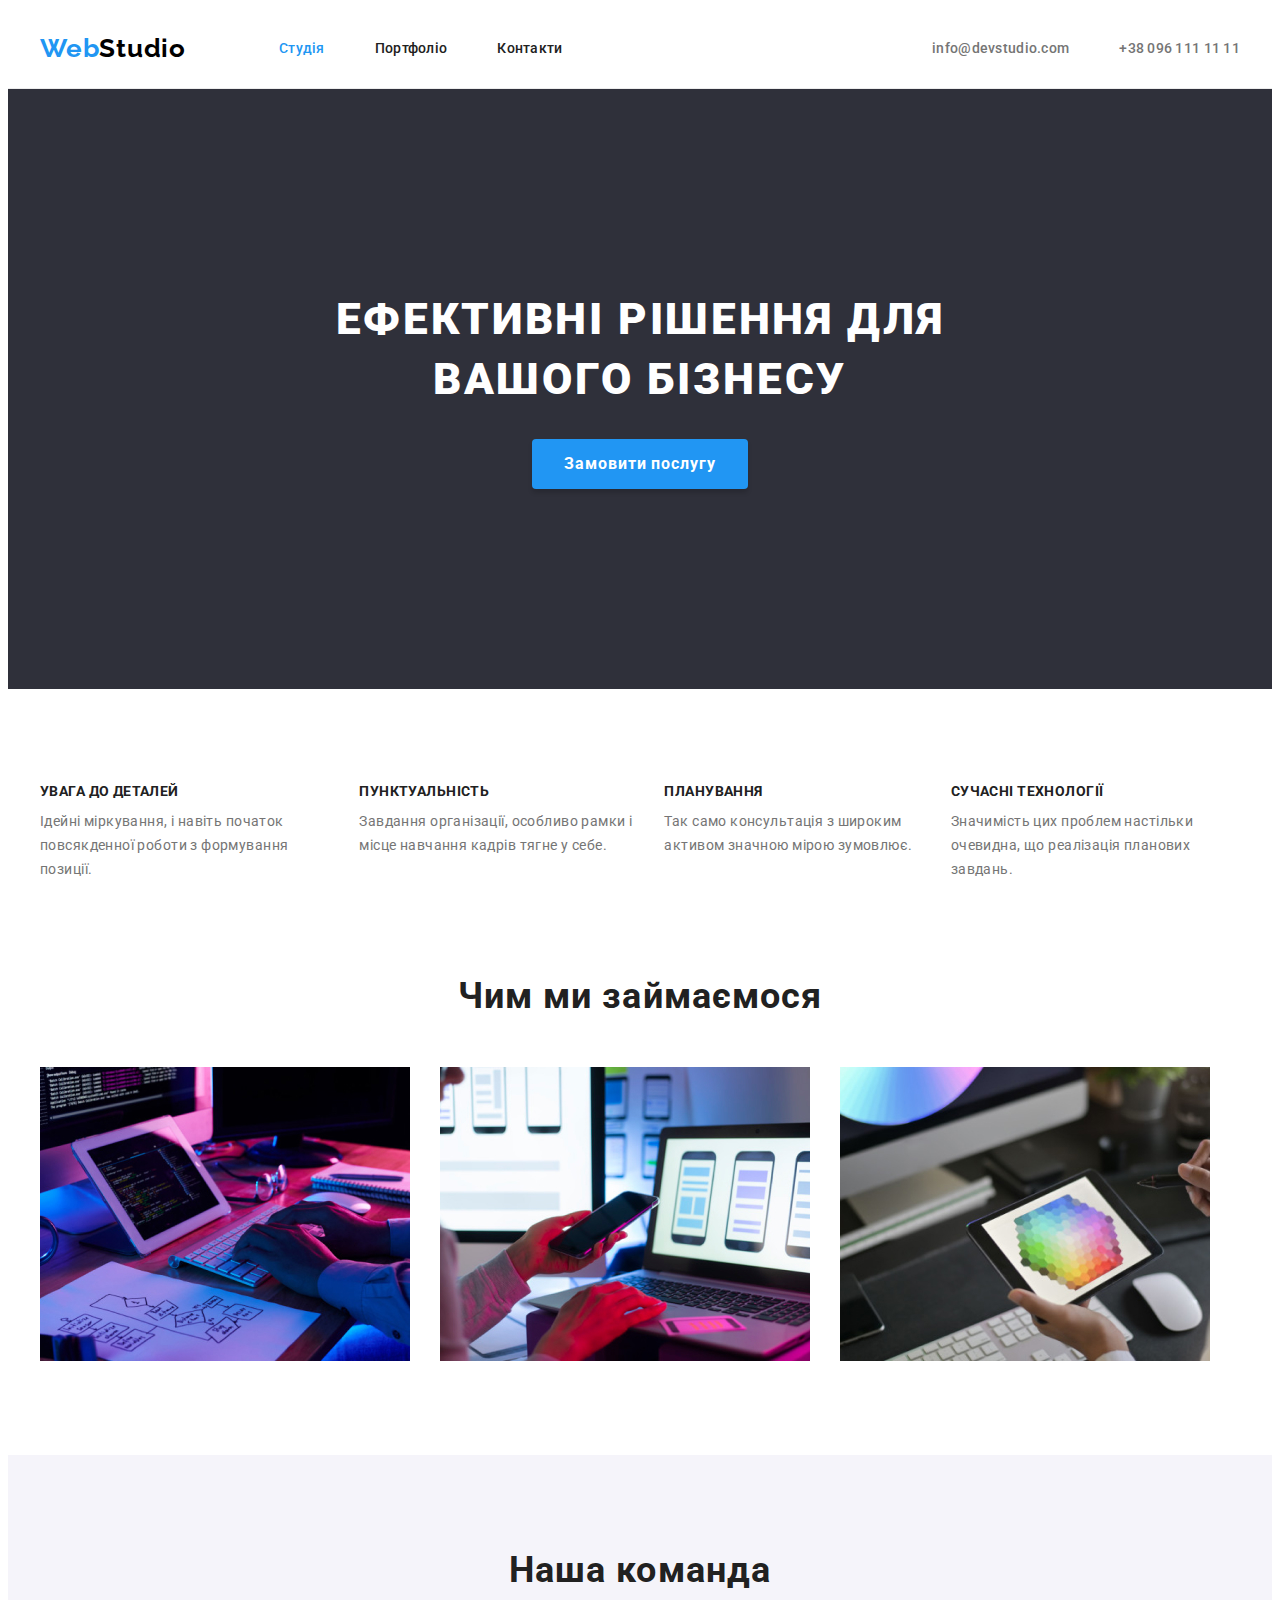
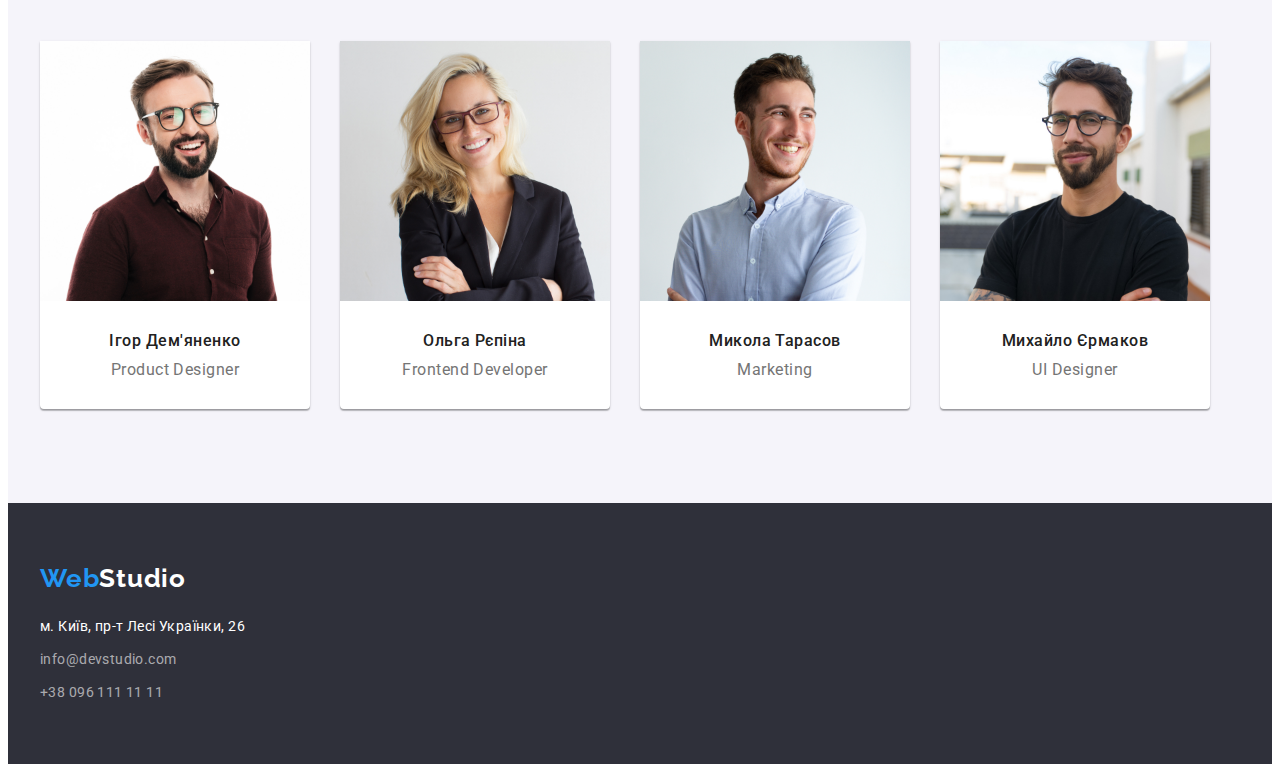
==== index.html @ 2ac7349c "First commit" ====
<!DOCTYPE html>
<html lang="en">
  <head>
    <meta charset="UTF-8" />
    <meta http-equiv="X-UA-Compatible" content="IE=edge" />
    <meta name="viewport" content="width=device-width, initial-scale=1.0" />
    <title>Document</title>
    <link rel="preconnect" href="https://fonts.googleapis.com" />
    <link rel="preconnect" href="https://fonts.gstatic.com" crossorigin />
    <link
      href="https://fonts.googleapis.com/css2?family=Raleway:wght@700&family=Roboto:wght@400;500;700;900&display=swap"
      rel="stylesheet"
    />
    <!-- Modern-normalize-->
    <link
      rel="stylesheet"
      href="https://cdnjs.cloudflare.com/ajax/libs/modern-normalize/1.1.0/modern-normalize.min.css"
      integrity="sha512-wpPYUAdjBVSE4KJnH1VR1HeZfpl1ub8YT/NKx4PuQ5NmX2tKuGu6U/JRp5y+Y8XG2tV+wKQpNHVUX03MfMFn9Q=="
      crossorigin="anonymous"
      referrerpolicy="no-referrer"
    />
    <link rel="stylesheet" href="./CSS/styles.css" />
  </head>
  <body>
    <header class="header">
      <div class="container nav-link">
        <nav class="main-nav">
          <a href="./index.html" class="logo"
            ><span class="ingredient">Web</span>Studio</a
          >
          <ul class="site-nav">
            <li class="item">
              <a href="./index.html" class="link current">Студія</a>
            </li>
            <li class="item">
              <a href="./Portfolio.html" class="link">Портфоліо</a>
            </li>
            <li class="item"><a href="" class="link">Контакти</a></li>
          </ul>
        </nav>
        <ul class="auth-nav">
          <li class="item">
            <a href="mailto:info@devstudio.com" class="link mail"
              >info@devstudio.com</a
            >
          </li>
          <li class="item">
            <a href="tel:+380961111111" class="tel link">+38 096 111 11 11</a>
          </li>
        </ul>
      </div>
    </header>
    <!--Hero-->
    <main>
      <section class="hero">
        <div class="container">
        <h1 class="hero-title">
          Ефективні рішення для вашого бізнесу
        </h1>
        <button type="button" class="button">Замовити послугу</button>
      </div>
      </section>
 
      <!--Features-->
        <section class="section feature">
          <div class="container">
          <h2 class="visually-hidden">наші переваги</h2>
          <!--hide with css-->
          <ul class="feature-list">
            <li class="feature-item">
              <h3 class="title">Увага до деталей</h3>
              <p class="feature-text">
                Ідейні міркування, і навіть початок повсякденної роботи з
                формування позиції.
              </p>
            </li>
            <li class="feature-item">
              <h3 class="title">Пунктуальність</h3>
              <p class="feature-text">
                Завдання організації, особливо рамки і місце навчання кадрів
                тягне у себе.
              </p>
            </li>
            <li class="feature-item">
              <h3 class="title">Планування</h3>
              <p class="feature-text">
                Так само консультація з широким активом значною мірою зумовлює.
              </p>
            </li>
            <li class="feature-item">
              <h3 class="title">Сучасні технології</h3>
              <p class="feature-text">
                Значимість цих проблем настільки очевидна, що реалізація
                планових завдань.
              </p>
            </li>
          </ul>
        </div>
        </section>
        <section class="section container-top">
          <div class="container">
          <h2 class="section-title">Чим ми займаємося</h2>
          <ul class="section-title-list">
            <li>
              <img
                class="img"
                src="./images/img.jpg"
                alt="Програміст пише код на Apple iMac"
                width="370"
              />
            </li>
            <li>
              <img
                class="img"
                src="./images/img(1).jpg"
                alt="Дизайнер обирає оформлення сторінки сайту"
                width="370"
              />
            </li>
            <li>
              <img
                class="img"
                src="./images/img(2).jpg"
                alt="Планшет з палітрою кольорів"
                width="370"
              />
            </li>
          </ul>
        </div>
        </section>
      <section class="section our-team">
        <div class="container">
          <h2 class="section-title-team">Наша команда</h2>
          <!--Team-->
          <ul class="team">
            <li class="team-item">
              <img
                class="team-img"
                src="./images/img(3).jpg"
                alt="Фотографія Ігора Дем'яненка"
                width="270"
              />
              <div class="team-container">
              <h3 class="title-team">Ігор Дем'яненко</h3>
              <p class="team-text">Product Designer</p>
            </div>
            </li>
            <li class="team-item">
              <img
                class="team-img"
                src="./images/img(4).jpg"
                alt="Фотографія Ольги Рєпіної"
                width="270"
              />
              <div class="team-container">
              <h3 class="title-team">Ольга Рєпіна</h3>
              <p class="team-text">Frontend Developer</p>
            </div>
            </li>
            <li class="team-item">
              <img
                class="team-img"
                src="./images/img(5).jpg"
                alt="Фотографія Миколи Тарасова"
                width="270"
              />
              <div class="team-container">
              <h3 class="title-team">Микола Тарасов</h3>
              <p class="team-text">Marketing</p>
            </div>
            </li>
            <li class="team-item">
              <img
                class="team-img"
                src="./images/img(6).jpg"
                alt="Фотографія Михайла Єромакова"
                width="270"
              />
              <div class="team-container">
              <h3 class="title-team">Михайло Єрмаков</h3>
              <p class="team-text">UI Designer</p>
            </div>
            </li>
          </ul>
        </div>
      </section>
    </main>
    <!--Футер-->
    <footer class="footer">
      <div class="container">
        <a href="index.html" class="footer-logo"
        ><span class="ingredient">Web</span>Studio</a>
        <address class="address">
          <ul class="footer-links">
            <li class="footer-item">
              <a
                href="https://goo.gl/maps/UkvPf8FKuMviGqub8"
                target="_blank"
                rel="noopener noreferrer"
                class="link footer-address"
                >м. Київ, пр-т Лесі Українки, 26
              </a>
            </li>
            <li class="footer-item">
              <a href="mailto:info@devstudio.com" class="link"
                >info@devstudio.com</a
              >
            </li>
            <li class="footer-item footer-mail">
              <a href="tel:+380961111111" class="link">+38 096 111 11 11 </a>
            </li>
          </ul>
        </address>
      </div>
    </footer>
  </body>
</html>
---- CSS/styles.css ----
:root {
  /* Fonts */

  --main-font: Roboto, sans-serif;
  --secondary-font: Raleway, sans-serif;

  /* Text colors */
  --main-text-color: #212121;
  --accent-text-color: #2196f3;
  --secondary-text-color: #757575;
  --black-text-color: #000000;
  --white-text-color: #ffffff;
  --grey-text-color: #757575;
  --rgba-text-color: rgba(255, 255, 255, 0.6);
  /* Background colors */
  --accent-background-color: #ffffff;
  --secondary-background-color: #2f303a;
  --grey-background-color: #f5f4fa;
  --dark-background-color: #2f303a;
  --border-color: #ececec;
}

body {
  font-family: var(--main-font);
  color: var(--main-text-color);
  font-size: 14px;
  letter-spacing: 0.03em;
  background-color: var(--accent-background-color);
}

/* Reset */

h1,
h2,
h3,
h4,
h5,
h6,
p {
  margin: 0;
}

img {
  display: block;
  max-width: 100%;
  height: auto;
}

address {
  font-style: normal;
}

button {
  display: block;
  cursor: pointer;
  border: none;
  border-radius: 4px;
}

.section {
  padding: 94px 0;
}

.container {
  margin-left: auto;
  margin-right: auto;
  padding: 0 15px;
  width: 1200px;
}

.list {
  list-style: none;
  padding-left: 0;
  margin: 0;
}

.link {
  text-decoration: none;
}

.visually-hidden {
  position: absolute;
  width: 1px;
  height: 1px;
  margin: -1px;
  border: 0;
  padding: 0;

  white-space: nowrap;
  clip-path: inset(100%);
  clip: rect(0 0 0 0);
  overflow: hidden;
}
/* header */
.header {
  border-bottom: 1px solid var(--border-color);
}
/*Main-nav*/
.main-nav {
  display: flex;
  align-items: center;
}
.nav-link {
  display: flex;
  align-items: center;
}

/*Site-nav*/

.site-nav {
  display: flex;
  margin-left: 93px;
}

.site-nav .item + .item {
  margin-left: 50px;
}

/*Auth-nav*/
.auth-nav {
  display: flex;
  margin-left: auto;
}
.auth-nav .item + .item {
margin-left: 50px;
}

.header .link {
  padding-top: 32px;
  padding-bottom: 32px;
  display: block;
  font-weight: 500;
  font-size: 14px;
  line-height: calc(16 / 14);
  letter-spacing: 0.02em;
  color: var(--main-text-color);
}
.header .link:hover,
.header .link:focus {
  color: var(--accent-text-color);
}
.header .link.current {
  color: var(--accent-text-color);
}
.item .tel {
  color: var(--secondary-text-color);
  font-weight: 500;
}
.tel:hover,
.tel:focus {
  color: var(--accent-text-color);
}

.header .mail {
  color: var(--secondary-text-color);
}

/* Logo */

.logo {
  color: var(--black-text-color);
  font-family: "Raleway";
  font-weight: 700;
  font-size: 26px;
  line-height: calc(31 / 26);
  letter-spacing: 0.03em;
}
.logo .ingredient {
  color: #2196f3;
}
/* Rest */

ul {
  list-style: none;
  margin: 0;
  padding: 0;
}
a {
  text-decoration: none;
  color: currentColor;
}

/* Main */

.hero {
  background-color: var(--secondary-background-color);
  text-align: center;
  padding: 200px 0;
}

.hero-title {
  width: 696px;
  margin: 0 auto;
  margin-bottom: 30px;
  color: var(--white-text-color);
  font-weight: 900;
  font-size: 44px;
  line-height: calc(60 / 44);
  letter-spacing: 0.06em;
  text-transform: uppercase;
}
/* button */
.button {
  margin: 0 auto;
  display: inline-block;
  padding: 10px 32px;
  min-width: 216px;
  min-height: 50px;
  border: none;
  border-radius: 4px;
  box-shadow: 0px 4px 4px rgba(0, 0, 0, 0.15);
  color: var(--white-text-color);
  background-color: var(--accent-text-color);
  font-weight: 700;
  font-size: 16px;
  line-height: calc(30 / 16);
  align-items: center;
  letter-spacing: 0.06em;
  cursor: pointer;
  font-family: inherit;
}

/* Main */
.section .title {
  font-weight: 700;
  font-size: 14px;
  line-height: calc(16 / 14);
  letter-spacing: 0.03em;
  color: var(--main-text-color);
  text-transform: uppercase;
  margin-bottom: 10px;
}

/* Features--> */
.list {
  display: flex;
  justify-content: center;
  align-items: center;
}

.section .feature-text {
  line-height: calc(24 / 14);
  color: var(--grey-text-color);
}

.feature-list {
  display: flex;
}
.feature-list .feature-item + .feature-item {
margin-left: 30px;
}

/* Чим ми займаємося */
.section-title-list {
  gap: 30px;
}

.section-title {
  margin-bottom: 50px;
  font-weight: 700;
  font-size: 36px;
  line-height: calc(42 / 36);
  text-align: center;
  letter-spacing: 0.03em;
  color: var(--main-text-color);
}
.container-top {
  padding-top: 0;
}

.section-title-list {
  display: flex;
}

/* team */

.team {
  display: flex;
  gap: 30px;
}

.section-title-team {
  margin-bottom: 50px;
  font-weight: 700;
  font-size: 36px;
  line-height: calc(42 / 36);
  text-align: center;
  letter-spacing: 0.03em;
  color: var(--main-text-color);
}

.team .title-team {
  margin-bottom: 10px;
  font-weight: 500;
  font-size: 16px;
  line-height: calc(19 / 16);
  text-align: center;
  letter-spacing: 0.03em;
  color: var(--main-text-color);
}
 
.team-container {
  padding-top: 30px;
  padding-bottom: 30px;
}
.team-text {
  font-weight: 400;
  font-size: 16px;
  line-height: calc(19 / 16);
  text-align: center;
  letter-spacing: 0.03em;

  color: var(--secondary-text-color);
}

.our-team {
  background: var(--grey-background-color);
}

.team-item {
  background-color: var(--accent-background-color);
  box-shadow: 0px 1px 3px rgba(0, 0, 0, 0.12), 0px 1px 1px rgba(0, 0, 0, 0.14),
    0px 2px 1px rgba(0, 0, 0, 0.2);
  border-radius: 0px 0px 4px 4px;
}

/* Footer */
.footer .footer-logo {
  display: block;
  margin-bottom: 20px;
  color: var(--white-text-color);
  font-family: "Raleway";
  font-weight: 700;
  font-size: 26px;
  line-height: calc(31 / 26);
  letter-spacing: 0.03em;
}

.footer-logo .ingredient {
  color: var(--accent-text-color);
}

footer {
  padding: 60px 0;
  background-color: var(--dark-background-color);
}
.footer-item {
  margin-bottom: 9px;
}
.footer-mail {
  margin-bottom: 0;
}

.address {
  font-style: normal;
}

.address .link {
  font-size: 14px;
  line-height: calc(24 / 14);
  letter-spacing: 0.03em;
  color: var(--rgba-text-color);
}

.address .link:hover,
.address .link:focus {
  color: var(--accent-text-color);
}

.footer .footer-address {
  font-size: 14px;
  line-height: calc(24 / 14);
  letter-spacing: 0.03em;
  color: var(--white-text-color);
}

/* Оформлення стилів для Portfolio*/

/* Buttons */

.section-portfolio .button {
  display: block;
  border: none;
  border-radius: 4px;
  font-family: inherit;
  font-weight: 500;
  font-size: 16px;
  line-height: calc(26 / 16);
  text-align: center;
  letter-spacing: 0.03em;
  color: var(--main-text-color);
  background-color: var(--grey-background-color);
}

.section-portfolio .list {
  margin-bottom: 50px;
  gap: 8px;
}

.first-button {
  min-width: 23px;
  min-height: 26px;
  padding: 6px 25px;
}
.secondary-button {
  min-width: 81px;
  min-height: 26px;
  padding: 6px 22px;
}
.third-button {
  min-width: 68px;
  min-height: 26px;
  padding: 6px 22px;
}
.fourth-button {
  min-width: 59px;
  min-height: 26px;
  padding: 6px 22px;
}
.fifth-button {
  min-width: 86px;
  min-height: 26px;
  padding: 6px 26px;
}

.section-portfolio .button:hover,
.section-portfolio .button:focus {
  color: var(--white-text-color);
  background: var(--accent-text-color);
}

.title-border {
  border: 1px solid var(--border-color);
  padding: 20px 24px;
  border-top: none;
}

.section-portfolio .title-text {
  margin-bottom: 4px;
  font-weight: 700;
  font-size: 18px;
  line-height: calc(36 / 18);
  letter-spacing: 0.06em;
  color: var(--main-text-color);
}
.section-portfolio .text {
  font-weight: 400;
  font-size: 16px;
  line-height: calc(30 / 16);
  letter-spacing: 0.03em;
  color: var(--grey-text-color);
}

.portfolio-img {
  max-width: 100%;
  height: auto;
}

.list-images {
  display: flex;
  flex-wrap: wrap;
}
.list-item-images {
  width: 370px;
  margin-right: 30px;
  margin-bottom: 30px;
}

.list-item-images:nth-child(3n) {
  margin-right: 0;
}

.list-item-images:nth-last-child(-n + 3) {
  margin-bottom: 0;
}
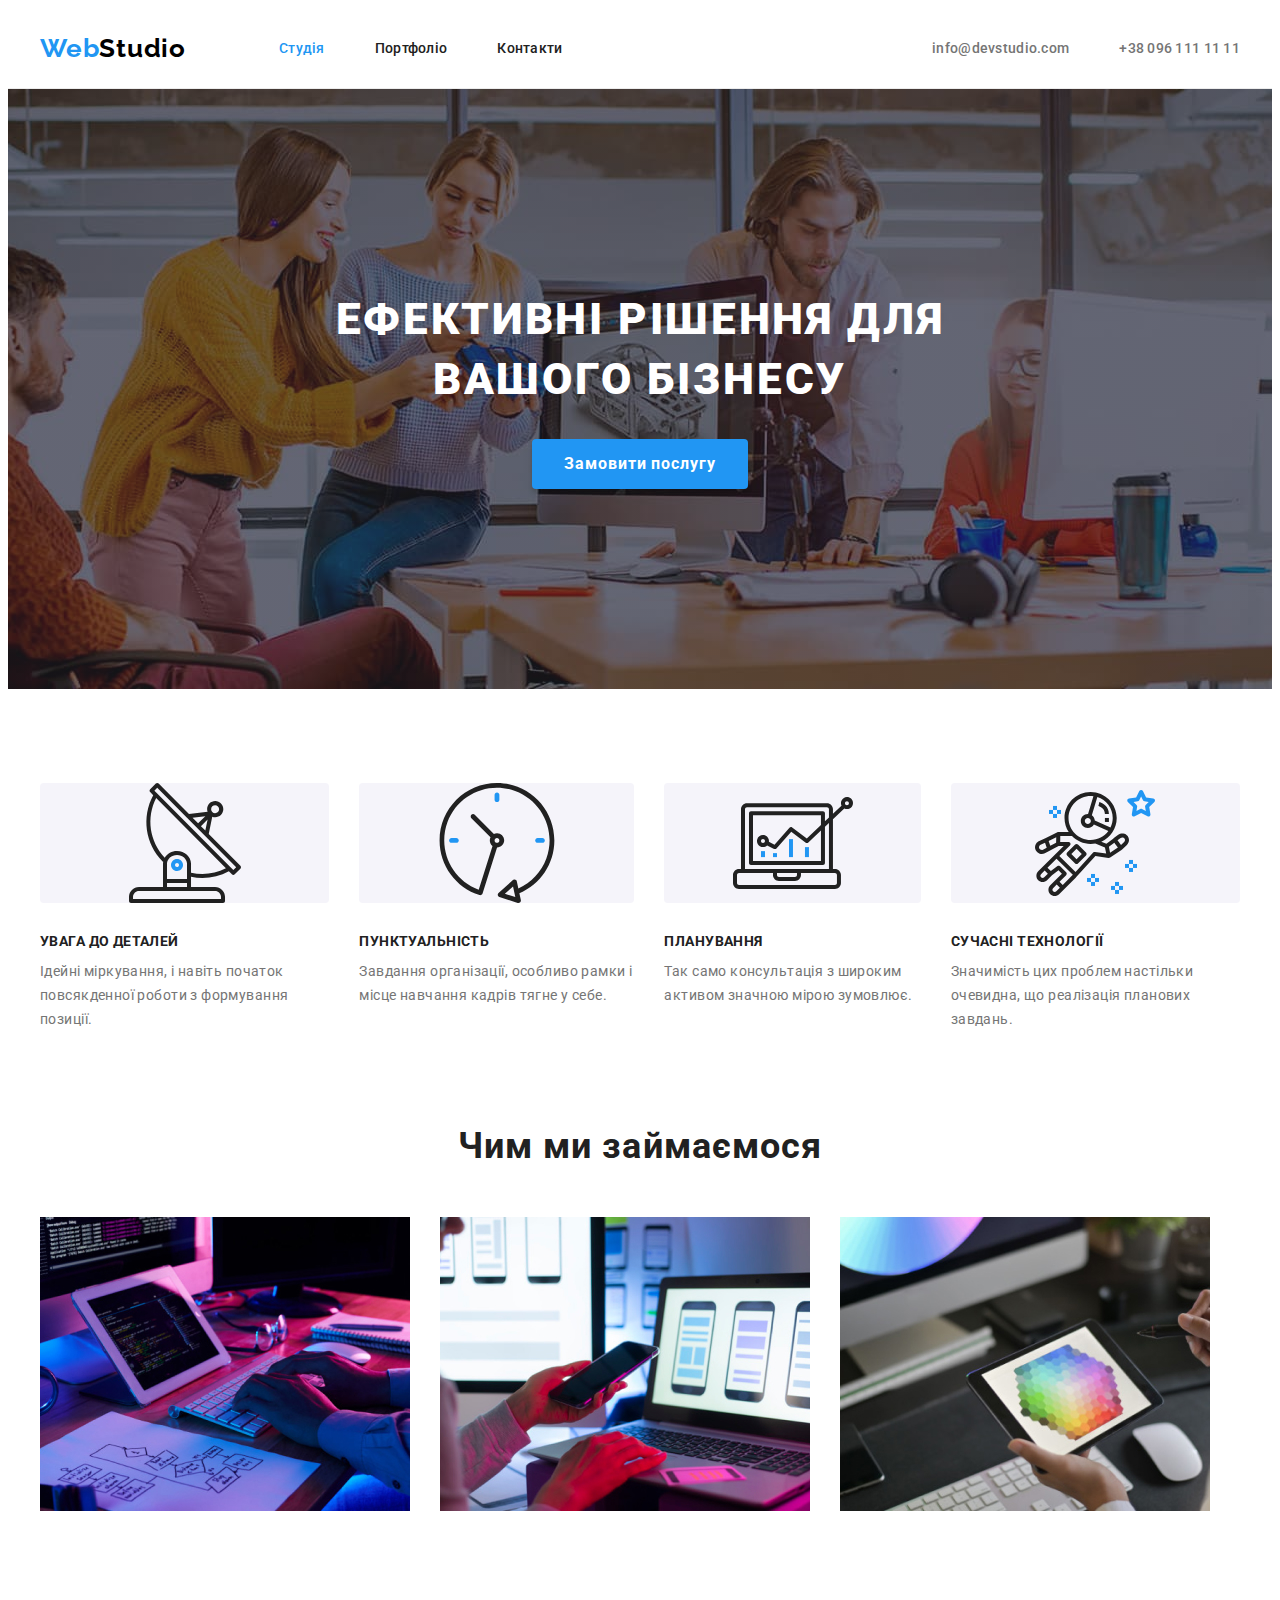
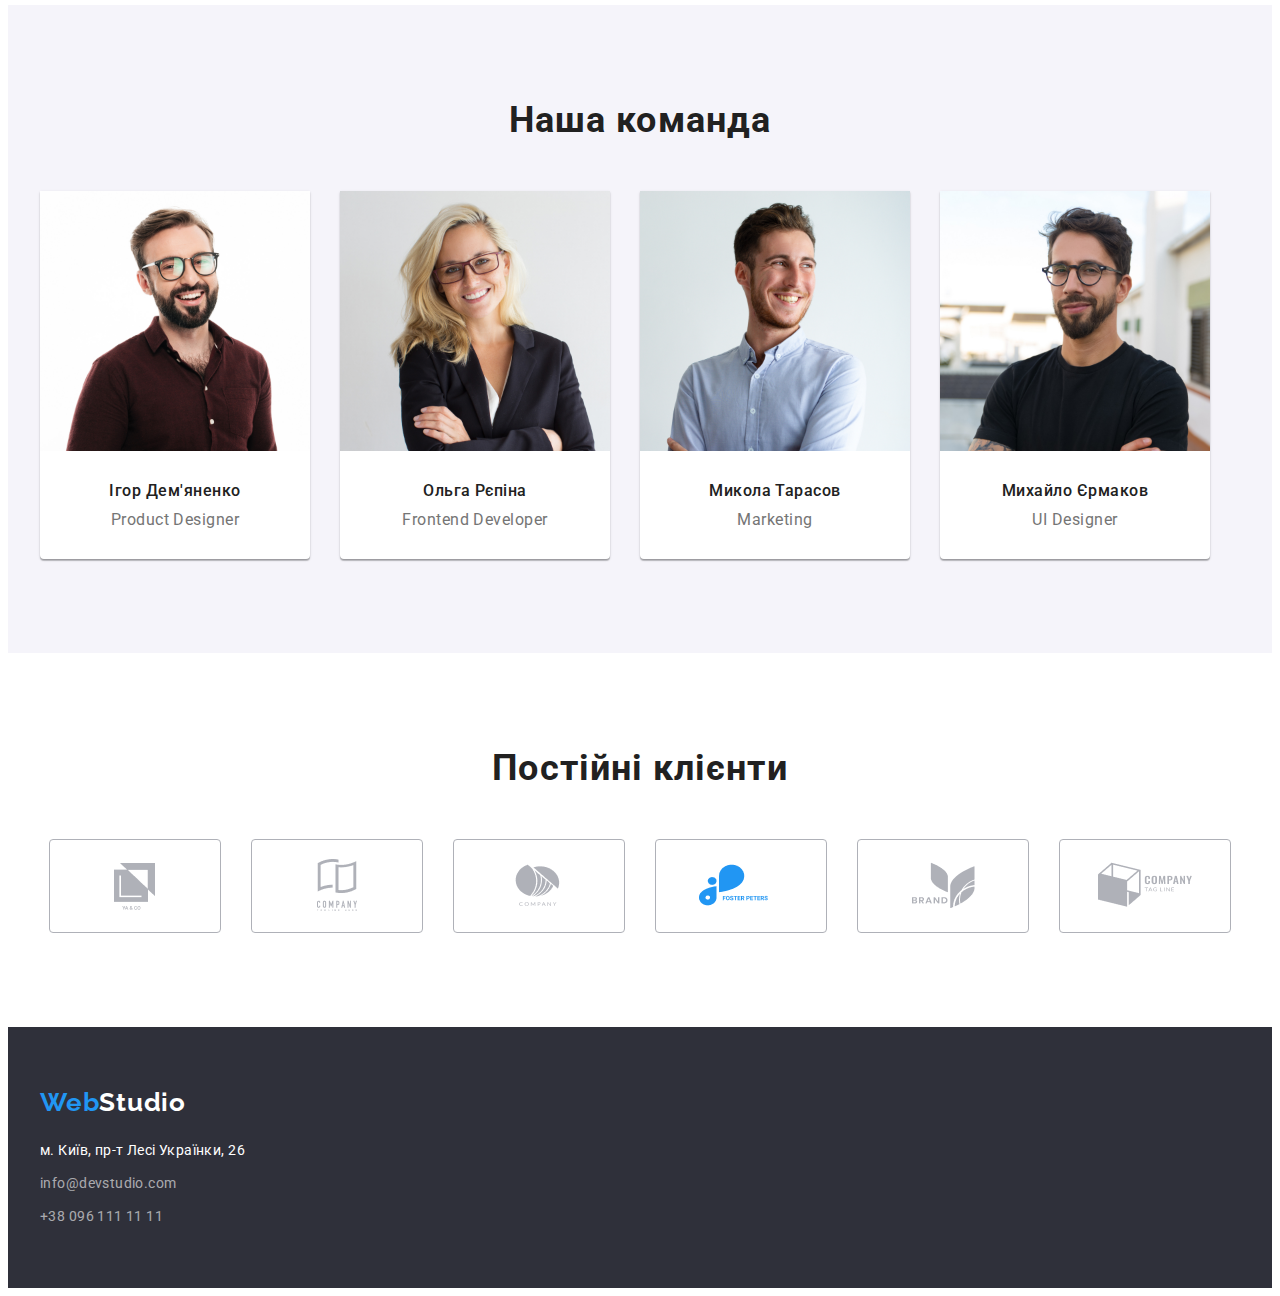
==== commit b92bdfff: "Додані svg до секції "Наші переваги"" ====
--- a/index.html
+++ b/index.html
@@ -67,27 +67,27 @@
           <h2 class="visually-hidden">наші переваги</h2>
           <!--hide with css-->
           <ul class="feature-list">
-            <li class="feature-item">
+            <li class="feature-item icon-antenna">
               <h3 class="title">Увага до деталей</h3>
               <p class="feature-text">
                 Ідейні міркування, і навіть початок повсякденної роботи з
                 формування позиції.
               </p>
             </li>
-            <li class="feature-item">
+            <li class="feature-item icon-clock">
               <h3 class="title">Пунктуальність</h3>
               <p class="feature-text">
                 Завдання організації, особливо рамки і місце навчання кадрів
                 тягне у себе.
               </p>
             </li>
-            <li class="feature-item">
+            <li class="feature-item icon-diagrama">
               <h3 class="title">Планування</h3>
               <p class="feature-text">
                 Так само консультація з широким активом значною мірою зумовлює.
               </p>
             </li>
-            <li class="feature-item">
+            <li class="feature-item icon-astronaut">
               <h3 class="title">Сучасні технології</h3>
               <p class="feature-text">
                 Значимість цих проблем настільки очевидна, що реалізація
@@ -183,6 +183,31 @@
             </li>
           </ul>
         </div>
+      </section>
+      <section class="section clients">
+        <div class="container">
+        <h2 class="clients-title">Постійні клієнти</h2>
+        <ul class="clients-list">
+<li class="client-item">
+  <a href="" class="client-link"><img src="images/Clients/Logo.png" alt=""></a>
+</li>
+<li class="client-item">
+  <a href="" class="client-link"><img src="images/Clients/Logo(1).png" alt=""></a>
+</li>
+<li class="client-item">
+  <a href="" class="client-link"><img src="images/Clients/Logo(2).png" alt=""></a>
+</li>
+<li class="client-item">
+  <a href="" class="client-link"><img src="images/Clients/Logo(3).png" alt=""></a>
+</li>
+<li class="client-item">
+  <a href="" class="client-link"><img src="images/Clients/Logo(4).png" alt=""></a>
+</li>
+<li class="client-item">
+  <a href="" class="client-link"><img src="images/Clients/Logo(5).png" alt=""></a>
+</li>
+        </ul>
+      </div>
       </section>
     </main>
     <!--Футер-->
--- a/CSS/styles.css
+++ b/CSS/styles.css
@@ -18,6 +18,7 @@
   --grey-background-color: #f5f4fa;
   --dark-background-color: #2f303a;
   --border-color: #ececec;
+  --button-active: #188ce8;
 }
 
 body {
@@ -125,6 +126,7 @@
 margin-left: 50px;
 }
 
+
 .header .link {
   padding-top: 32px;
   padding-bottom: 32px;
@@ -186,6 +188,14 @@
   background-color: var(--secondary-background-color);
   text-align: center;
   padding: 200px 0;
+  max-height: 600px;
+max-width: 1600px;
+margin-left: auto;
+margin-right: auto;
+background-repeat: no-repeat;
+background-position: center;
+background-size: cover;
+background-image: linear-gradient(to right, rgba(47,48,58,0.4), rgba(47,48,58,0.4)),url(../images/Background\(1\).jpg);
 }
 
 .hero-title {
@@ -200,6 +210,7 @@
   text-transform: uppercase;
 }
 /* button */
+
 .button {
   margin: 0 auto;
   display: inline-block;
@@ -220,6 +231,11 @@
   font-family: inherit;
 }
 
+.button:hover,
+.button:focus {
+  background-color: var(--button-active);
+}
+
 /* Main */
 .section .title {
   font-weight: 700;
@@ -246,6 +262,34 @@
 .feature-list {
   display: flex;
 }
+
+.feature-item::before {
+  content: "";
+  display: block;
+background: var(--grey-background-color);
+border-radius: 4px;
+background-repeat: no-repeat;
+height: 120px;
+background-size: contain;
+background-position: center;
+margin-bottom: 30px;
+}
+
+
+.icon-antenna::before {
+  background-image: url(../images/antenna.svg);
+}
+.icon-clock::before {
+  background-image: url(../images/clock.svg);
+}
+.icon-diagrama::before {
+  background-image: url(../images/diagram.svg);
+}
+
+.icon-astronaut::before {
+background-image: url(../images/astronaut.svg);
+}
+
 .feature-list .feature-item + .feature-item {
 margin-left: 30px;
 }
@@ -323,6 +367,35 @@
     0px 2px 1px rgba(0, 0, 0, 0.2);
   border-radius: 0px 0px 4px 4px;
 }
+/* Clients */
+
+.clients-title {
+  margin-bottom: 50px;
+  font-weight: 700;
+  font-size: 36px;
+  line-height: calc(42 / 36);
+  text-align: center;
+  letter-spacing: 0.03em;
+  color: var(--main-text-color);
+}
+
+.clients-list {
+  display: flex;
+  justify-content: center;
+  align-items: center;
+}
+
+.client-item {
+  border: 1px solid #AFB1B8;
+  border-radius: 4px;
+  padding: 16px 32px;
+}
+
+
+.clients-list .client-item + .client-item {
+margin-left: 30px;
+}
+
 
 /* Footer */
 .footer .footer-logo {
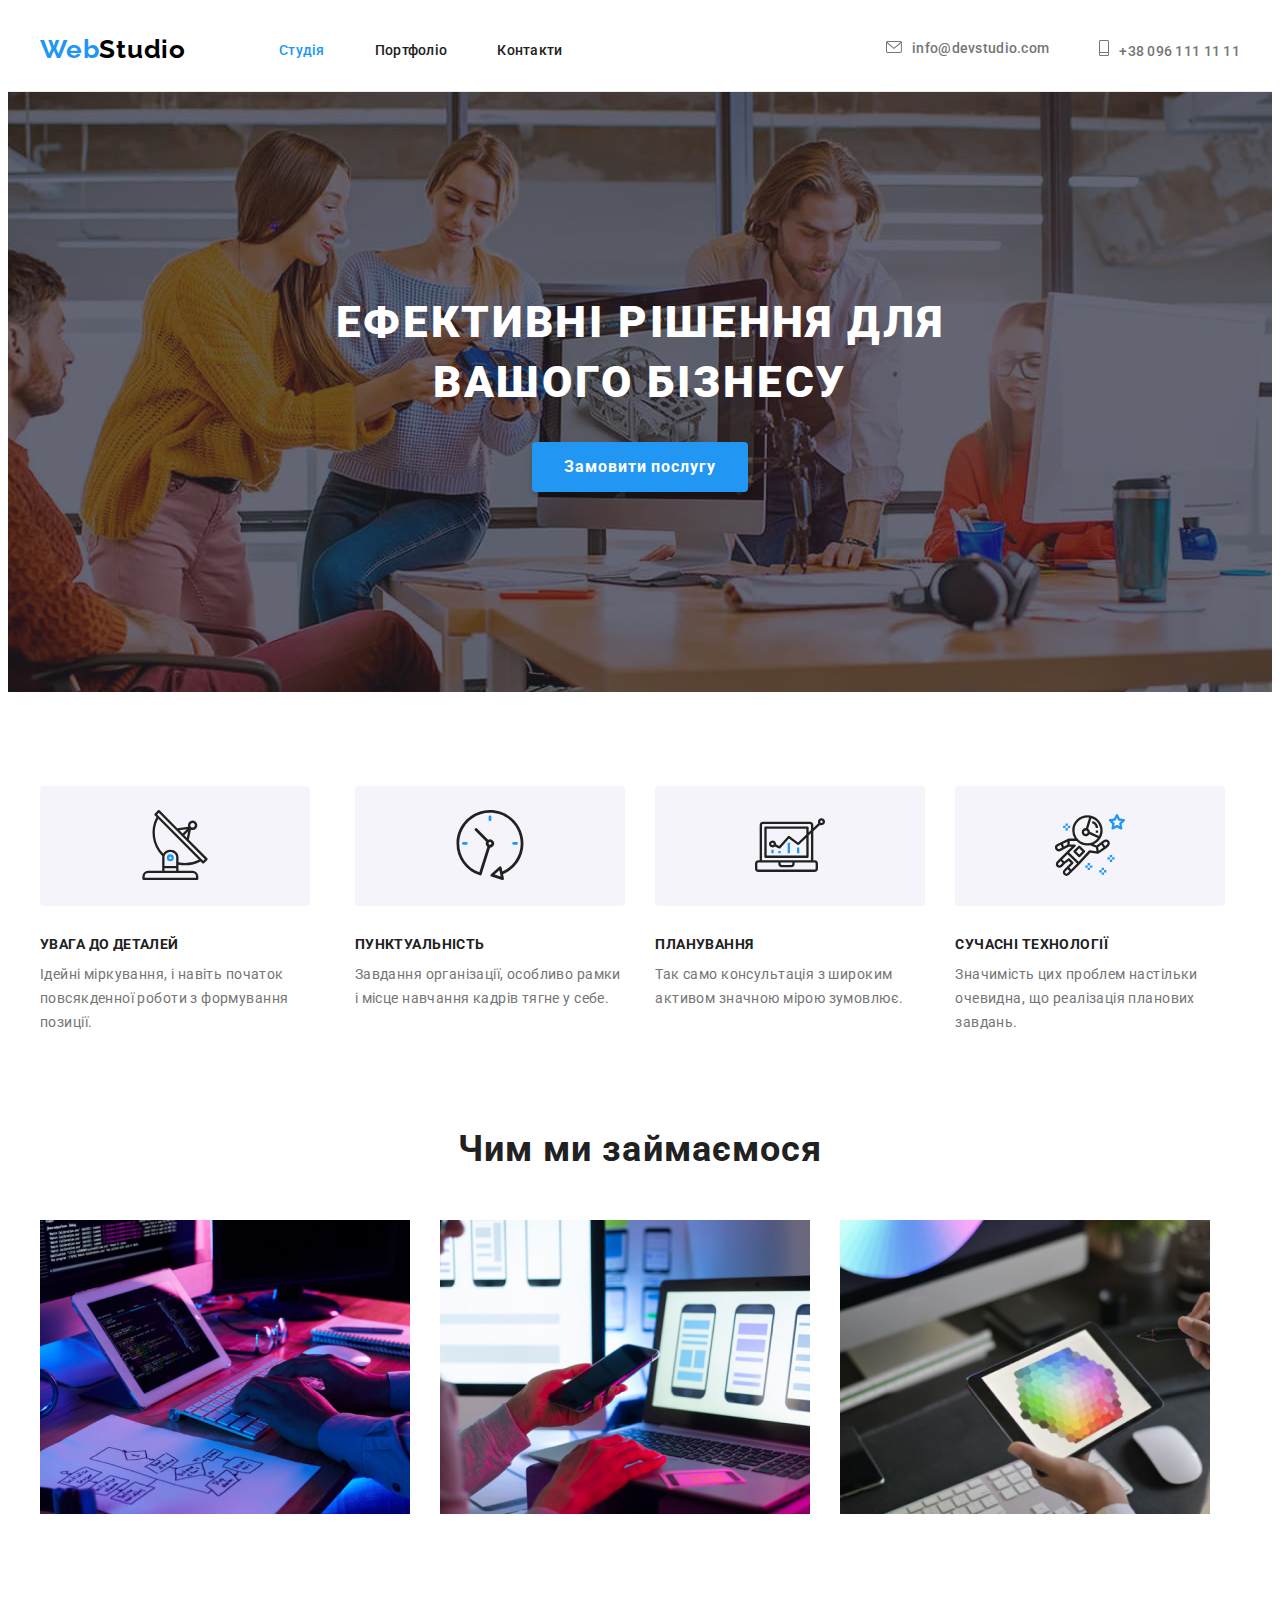
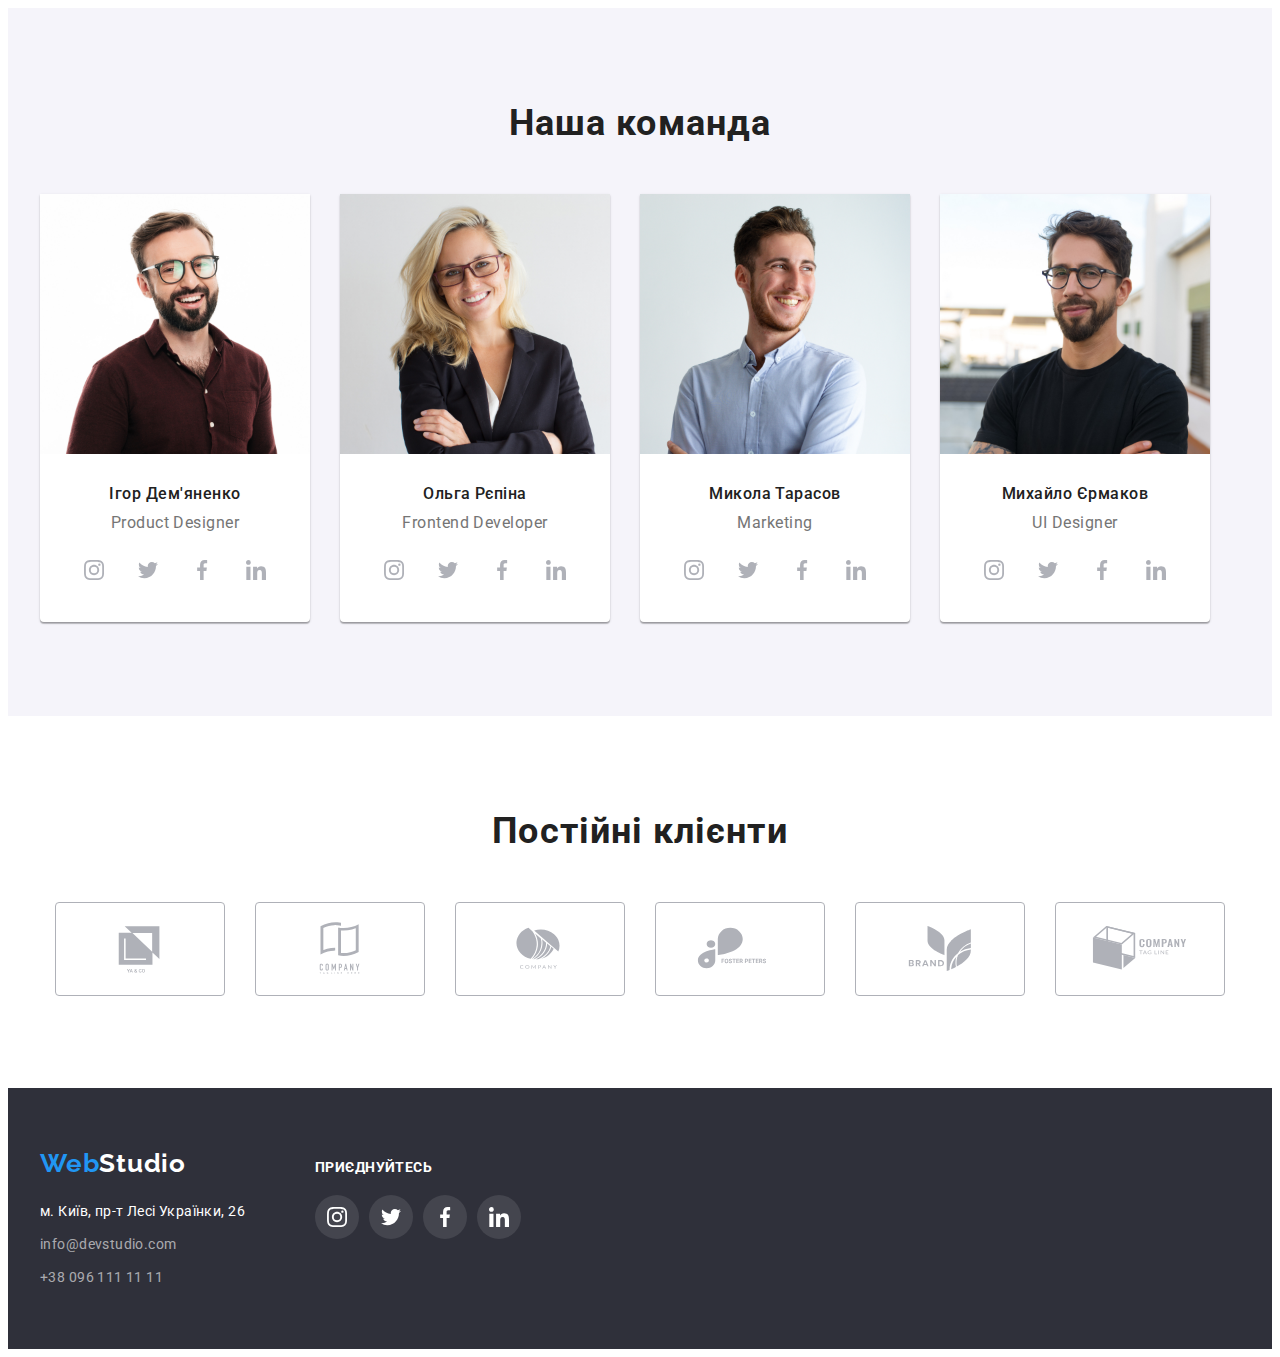
==== commit 9408ea54: "Додані icons.svg" ====
--- a/index.html
+++ b/index.html
@@ -41,11 +41,13 @@
         <ul class="auth-nav">
           <li class="item">
             <a href="mailto:info@devstudio.com" class="link mail"
-              >info@devstudio.com</a
-            >
+              ><svg class="svg-header" width="16" height="12">
+                <use href="./images/icons.svg.svg#icon-mail"></use></svg>info@devstudio.com</a>
           </li>
           <li class="item">
-            <a href="tel:+380961111111" class="tel link">+38 096 111 11 11</a>
+            <a href="tel:+380961111111" class="tel link"
+              ><svg class="svg-header" width="10" height="16">
+                <use href="./images/icons.svg.svg#icon-Tel"></use></svg>+38 096 111 11 11</a>
           </li>
         </ul>
       </div>
@@ -54,40 +56,65 @@
     <main>
       <section class="hero">
         <div class="container">
-        <h1 class="hero-title">
-          Ефективні рішення для вашого бізнесу
-        </h1>
-        <button type="button" class="button">Замовити послугу</button>
-      </div>
+          <h1 class="hero-title">Ефективні рішення для вашого бізнесу</h1>
+          <button type="button" class="button">Замовити послугу</button>
+        </div>
       </section>
- 
       <!--Features-->
-        <section class="section feature">
-          <div class="container">
+      <section class="section feature">
+        <div class="container">
           <h2 class="visually-hidden">наші переваги</h2>
           <!--hide with css-->
           <ul class="feature-list">
-            <li class="feature-item icon-antenna">
+            <li class="feature-item">
+              <div class="feature-svg">
+                <a class="feature-link" href="">
+                  <svg width="70" hight="70">
+                    <use href="./images/icons.svg.svg#icon-antenna"></use>
+                  </svg>
+                </a>
+              </div>
               <h3 class="title">Увага до деталей</h3>
               <p class="feature-text">
                 Ідейні міркування, і навіть початок повсякденної роботи з
                 формування позиції.
               </p>
             </li>
-            <li class="feature-item icon-clock">
+            <li class="feature-item">
+              <div class="feature-svg">
+                <a class="feature-link" href="">
+                  <svg width="70" hight="70">
+                    <use href="./images/icons.svg.svg#icon-clock"></use>
+                  </svg>
+                </a>
+              </div>
               <h3 class="title">Пунктуальність</h3>
               <p class="feature-text">
                 Завдання організації, особливо рамки і місце навчання кадрів
                 тягне у себе.
               </p>
             </li>
-            <li class="feature-item icon-diagrama">
+            <li class="feature-item">
+              <div class="feature-svg">
+                <a class="feature-link" href="">
+                  <svg width="70" hight="70">
+                    <use href="./images/icons.svg.svg#icon-diagram"></use>
+                  </svg>
+                </a>
+              </div>
               <h3 class="title">Планування</h3>
               <p class="feature-text">
                 Так само консультація з широким активом значною мірою зумовлює.
               </p>
             </li>
-            <li class="feature-item icon-astronaut">
+            <li class="feature-item">
+              <div class="feature-svg">
+                <a class="feature-link" href="">
+                  <svg width="70" hight="70">
+                    <use href="./images/icons.svg.svg#icon-astronaut"></use>
+                  </svg>
+                </a>
+              </div>
               <h3 class="title">Сучасні технології</h3>
               <p class="feature-text">
                 Значимість цих проблем настільки очевидна, що реалізація
@@ -96,9 +123,9 @@
             </li>
           </ul>
         </div>
-        </section>
-        <section class="section container-top">
-          <div class="container">
+      </section>
+      <section class="section container-top">
+        <div class="container">
           <h2 class="section-title">Чим ми займаємося</h2>
           <ul class="section-title-list">
             <li>
@@ -127,7 +154,7 @@
             </li>
           </ul>
         </div>
-        </section>
+      </section>
       <section class="section our-team">
         <div class="container">
           <h2 class="section-title-team">Наша команда</h2>
@@ -141,9 +168,59 @@
                 width="270"
               />
               <div class="team-container">
-              <h3 class="title-team">Ігор Дем'яненко</h3>
-              <p class="team-text">Product Designer</p>
-            </div>
+                <h3 class="title-team">Ігор Дем'яненко</h3>
+                <p class="team-text">Product Designer</p>
+                <ul class="socials">
+                  <li class="socials-item">
+                    <a
+                      class="socials-link"
+                      href="https://instagram.com"
+                      target="_blank"
+                      rel="noopener norefferer"
+                      aria-label="Instagram"
+                      ><svg class="socials-icon" width="20" heigth="20">
+                        <use
+                          href="./images/icons.svg.svg#icon-instagram"
+                        ></use></svg></a>
+                  </li>
+                  <li class="socials-item">
+                    <a
+                      class="socials-link"
+                      href="https://twitter.com"
+                      target="_blank"
+                      rel="noopener norefferer"
+                      aria-label="Twitter"
+                      ><svg class="socials-icon" width="20" heigth="20">
+                        <use href="./images/icons.svg.svg#icon-twitter"></use>
+                      </svg>
+                    </a>
+                  </li>
+                  <li class="socials-item">
+                    <a
+                      class="socials-link"
+                      href="https://facebook.com"
+                      target="_blank"
+                      rel="noopener norefferer"
+                      aria-label="Facebook"
+                      ><svg class="socials-icon" width="20" heigth="20">
+                        <use href="./images/icons.svg.svg#icon-facebook"></use>
+                      </svg>
+                    </a>
+                  </li>
+                  <li class="socials-item">
+                    <a
+                      class="socials-link"
+                      href="https://linkedin.com"
+                      target="_blank"
+                      rel="noopener norefferer"
+                      aria-label="Linkedin"
+                      ><svg class="socials-icon" width="20" heigth="20">
+                        <use href="./images/icons.svg.svg#icon-linkedin"></use>
+                      </svg>
+                    </a>
+                  </li>
+                </ul>
+              </div>
             </li>
             <li class="team-item">
               <img
@@ -153,9 +230,59 @@
                 width="270"
               />
               <div class="team-container">
-              <h3 class="title-team">Ольга Рєпіна</h3>
-              <p class="team-text">Frontend Developer</p>
-            </div>
+                <h3 class="title-team">Ольга Рєпіна</h3>
+                <p class="team-text">Frontend Developer</p>
+                <ul class="socials">
+                  <li class="socials-item">
+                    <a
+                      class="socials-link"
+                      href="https://instagram.com"
+                      target="_blank"
+                      rel="noopener norefferer"
+                      aria-label="Instagram"
+                      ><svg class="socials-icon" width="20" heigth="20">
+                        <use
+                          href="./images/icons.svg.svg#icon-instagram"
+                        ></use></svg></a>
+                  </li>
+                  <li class="socials-item">
+                    <a
+                      class="socials-link"
+                      href="https://twitter.com"
+                      target="_blank"
+                      rel="noopener norefferer"
+                      aria-label="Twitter"
+                      ><svg class="socials-icon" width="20" heigth="20">
+                        <use href="./images/icons.svg.svg#icon-twitter"></use>
+                      </svg>
+                    </a>
+                  </li>
+                  <li class="socials-item">
+                    <a
+                      class="socials-link"
+                      href="https://facebook.com"
+                      target="_blank"
+                      rel="noopener norefferer"
+                      aria-label="Facebook"
+                      ><svg class="socials-icon" width="20" heigth="20">
+                        <use href="./images/icons.svg.svg#icon-facebook"></use>
+                      </svg>
+                    </a>
+                  </li>
+                  <li class="socials-item">
+                    <a
+                      class="socials-link"
+                      href="https://linkedin.com"
+                      target="_blank"
+                      rel="noopener norefferer"
+                      aria-label="Linkedin"
+                      ><svg class="socials-icon" width="20" heigth="20">
+                        <use href="./images/icons.svg.svg#icon-linkedin"></use>
+                      </svg>
+                    </a>
+                  </li>
+                </ul>
+              </div>
             </li>
             <li class="team-item">
               <img
@@ -165,9 +292,59 @@
                 width="270"
               />
               <div class="team-container">
-              <h3 class="title-team">Микола Тарасов</h3>
-              <p class="team-text">Marketing</p>
-            </div>
+                <h3 class="title-team">Микола Тарасов</h3>
+                <p class="team-text">Marketing</p>
+                <ul class="socials">
+                  <li class="socials-item">
+                    <a
+                      class="socials-link"
+                      href="https://instagram.com"
+                      target="_blank"
+                      rel="noopener norefferer"
+                      aria-label="Instagram"
+                      ><svg class="socials-icon" width="20" heigth="20">
+                        <use
+                          href="./images/icons.svg.svg#icon-instagram"
+                        ></use></svg></a>
+                  </li>
+                  <li class="socials-item">
+                    <a
+                      class="socials-link"
+                      href="https://twitter.com"
+                      target="_blank"
+                      rel="noopener norefferer"
+                      aria-label="Twitter"
+                      ><svg class="socials-icon" width="20" heigth="20">
+                        <use href="./images/icons.svg.svg#icon-twitter"></use>
+                      </svg>
+                    </a>
+                  </li>
+                  <li class="socials-item">
+                    <a
+                      class="socials-link"
+                      href="https://facebook.com"
+                      target="_blank"
+                      rel="noopener norefferer"
+                      aria-label="Facebook"
+                      ><svg class="socials-icon" width="20" heigth="20">
+                        <use href="./images/icons.svg.svg#icon-facebook"></use>
+                      </svg>
+                    </a>
+                  </li>
+                  <li class="socials-item">
+                    <a
+                      class="socials-link"
+                      href="https://linkedin.com"
+                      target="_blank"
+                      rel="noopener norefferer"
+                      aria-label="Linkedin"
+                      ><svg class="socials-icon" width="20" heigth="20">
+                        <use href="./images/icons.svg.svg#icon-linkedin"></use>
+                      </svg>
+                    </a>
+                  </li>
+                </ul>
+              </div>
             </li>
             <li class="team-item">
               <img
@@ -177,65 +354,199 @@
                 width="270"
               />
               <div class="team-container">
-              <h3 class="title-team">Михайло Єрмаков</h3>
-              <p class="team-text">UI Designer</p>
-            </div>
+                <h3 class="title-team">Михайло Єрмаков</h3>
+                <p class="team-text">UI Designer</p>
+                <ul class="socials">
+                  <li class="socials-item">
+                    <a
+                      class="socials-link"
+                      href="https://instagram.com"
+                      target="_blank"
+                      rel="noopener norefferer"
+                      aria-label="Instagram"
+                      ><svg class="socials-icon" width="20" heigth="20">
+                        <use
+                          href="./images/icons.svg.svg#icon-instagram"
+                        ></use></svg></a>
+                  </li>
+                  <li class="socials-item">
+                    <a
+                      class="socials-link"
+                      href="https://twitter.com"
+                      target="_blank"
+                      rel="noopener norefferer"
+                      aria-label="Twitter"
+                      ><svg class="socials-icon" width="20" heigth="20">
+                        <use href="./images/icons.svg.svg#icon-twitter"></use>
+                      </svg>
+                    </a>
+                  </li>
+                  <li class="socials-item">
+                    <a
+                      class="socials-link"
+                      href="https://facebook.com"
+                      target="_blank"
+                      rel="noopener norefferer"
+                      aria-label="Facebook"
+                      ><svg class="socials-icon" width="20" heigth="20">
+                        <use href="./images/icons.svg.svg#icon-facebook"></use>
+                      </svg>
+                    </a>
+                  </li>
+                  <li class="socials-item">
+                    <a
+                      class="socials-link"
+                      href="https://linkedin.com"
+                      target="_blank"
+                      rel="noopener norefferer"
+                      aria-label="Linkedin"
+                      ><svg class="socials-icon" width="20" heigth="20">
+                        <use href="./images/icons.svg.svg#icon-linkedin"></use>
+                      </svg>
+                    </a>
+                  </li>
+                </ul>
+              </div>
             </li>
           </ul>
         </div>
       </section>
       <section class="section clients">
         <div class="container">
-        <h2 class="clients-title">Постійні клієнти</h2>
-        <ul class="clients-list">
-<li class="client-item">
-  <a href="" class="client-link"><img src="images/Clients/Logo.png" alt=""></a>
-</li>
-<li class="client-item">
-  <a href="" class="client-link"><img src="images/Clients/Logo(1).png" alt=""></a>
-</li>
-<li class="client-item">
-  <a href="" class="client-link"><img src="images/Clients/Logo(2).png" alt=""></a>
-</li>
-<li class="client-item">
-  <a href="" class="client-link"><img src="images/Clients/Logo(3).png" alt=""></a>
-</li>
-<li class="client-item">
-  <a href="" class="client-link"><img src="images/Clients/Logo(4).png" alt=""></a>
-</li>
-<li class="client-item">
-  <a href="" class="client-link"><img src="images/Clients/Logo(5).png" alt=""></a>
-</li>
-        </ul>
-      </div>
+          <h2 class="clients-title">Постійні клієнти</h2>
+          <ul class="clients-list">
+            <li class="client-item">
+              <a href="" class="client-link"
+                ><svg class="svg-logo" width="106" hight="60">
+                  <use href="./images/icons.svg.svg#icon-Logo"></use>
+                </svg>
+              </a>
+            </li>
+            <li class="client-item">
+              <a href="" class="client-link"
+                ><svg class="svg-logo" width="106" hight="60">
+                  <use href="./images/icons.svg.svg#icon-Logo-1"></use>
+                </svg>
+              </a>
+            </li>
+            <li class="client-item">
+              <a href="" class="client-link"
+                ><svg class="svg-logo" width="106" hight="60">
+                  <use href="./images/icons.svg.svg#icon-Logo-2"></use>
+                </svg>
+              </a>
+            </li>
+            <li class="client-item">
+              <a href="" class="client-link"
+                ><svg class="svg-logo" width="106" hight="60">
+                  <use href="./images/icons.svg.svg#icon-Logo-3"></use>
+                </svg>
+              </a>
+            </li>
+            <li class="client-item">
+              <a href="" class="client-link"
+                ><svg class="svg-logo" width="106" hight="60">
+                  <use href="./images/icons.svg.svg#icon-Logo-4"></use>
+                </svg>
+              </a>
+            </li>
+            <li class="client-item">
+              <a href="" class="client-link"
+                ><svg class="svg-logo" width="106" hight="60">
+                  <use href="./images/icons.svg.svg#icon-Logo-5"></use>
+                </svg>
+              </a>
+            </li>
+          </ul>
+        </div>
       </section>
     </main>
     <!--Футер-->
     <footer class="footer">
       <div class="container">
-        <a href="index.html" class="footer-logo"
-        ><span class="ingredient">Web</span>Studio</a>
-        <address class="address">
-          <ul class="footer-links">
-            <li class="footer-item">
-              <a
-                href="https://goo.gl/maps/UkvPf8FKuMviGqub8"
-                target="_blank"
-                rel="noopener noreferrer"
-                class="link footer-address"
-                >м. Київ, пр-т Лесі Українки, 26
-              </a>
-            </li>
-            <li class="footer-item">
-              <a href="mailto:info@devstudio.com" class="link"
-                >info@devstudio.com</a
-              >
-            </li>
-            <li class="footer-item footer-mail">
-              <a href="tel:+380961111111" class="link">+38 096 111 11 11 </a>
-            </li>
-          </ul>
-        </address>
+        <div class="footer-list">
+          <div class="footer-contact">
+            <a href="index.html" class="footer-logo"
+              ><span class="ingredient">Web</span>Studio</a
+            >
+            <address class="address">
+              <ul class="footer-links">
+                <li class="footer-item">
+                  <a
+                    href="https://goo.gl/maps/UkvPf8FKuMviGqub8"
+                    target="_blank"
+                    rel="noopener noreferrer"
+                    class="link footer-address"
+                    >м. Київ, пр-т Лесі Українки, 26
+                  </a>
+                </li>
+                <li class="footer-item">
+                  <a href="mailto:info@devstudio.com" class="link"
+                    >info@devstudio.com</a
+                  >
+                </li>
+                <li class="footer-item footer-mail">
+                  <a href="tel:+380961111111" class="link"
+                    >+38 096 111 11 11
+                  </a>
+                </li>
+              </ul>
+            </address>
+          </div>
+          <div class="footer-socials">
+            <p class="footer-text">приєднуйтесь</p>
+            <ul class="socials">
+              <li class="footer-social-list">
+                <a
+                  class="footer-social-link"
+                  href="https://instagram.com"
+                  target="_blank"
+                  rel="noopener norefferer"
+                  aria-label="Instagram"
+                  ><svg class="footer-socials-icon" width="20" heigth="20">
+                    <use
+                      href="./images/icons.svg.svg#icon-instagram"
+                    ></use></svg></a>
+              </li>
+              <li class="footer-social-list">
+                <a
+                  class="footer-social-link"
+                  href="https://twitter.com"
+                  target="_blank"
+                  rel="noopener norefferer"
+                  aria-label="Twitter"
+                  ><svg class="footer-socials-icon" width="20" heigth="20">
+                    <use href="./images/icons.svg.svg#icon-twitter"></use>
+                  </svg>
+                </a>
+              </li>
+              <li class="footer-social-list">
+                <a
+                  class="footer-social-link"
+                  href="https://facebook.com"
+                  target="_blank"
+                  rel="noopener norefferer"
+                  aria-label="Facebook"
+                  ><svg class="footer-socials-icon" width="20" heigth="20">
+                    <use href="./images/icons.svg.svg#icon-facebook"></use>
+                  </svg>
+                </a>
+              </li>
+              <li class="footer-social-list">
+                <a
+                  class="footer-social-link"
+                  href="https://linkedin.com"
+                  target="_blank"
+                  rel="noopener norefferer"
+                  aria-label="Linkedin"
+                  ><svg class="footer-socials-icon" width="20" heigth="20">
+                    <use href="./images/icons.svg.svg#icon-linkedin"></use>
+                  </svg>
+                </a>
+              </li>
+            </ul>
+          </div>
+        </div>
       </div>
     </footer>
   </body>
--- a/CSS/styles.css
+++ b/CSS/styles.css
@@ -19,6 +19,8 @@
   --dark-background-color: #2f303a;
   --border-color: #ececec;
   --button-active: #188ce8;
+  --icon-color: #afb1b8;
+  --footer-bc-icon-color: rgba(255, 255, 255, 0.1);
 }
 
 body {
@@ -123,9 +125,13 @@
   margin-left: auto;
 }
 .auth-nav .item + .item {
-margin-left: 50px;
-}
-
+  margin-left: 50px;
+}
+
+.svg-header {
+  margin-right: 10px;
+  fill: currentColor;
+}
 
 .header .link {
   padding-top: 32px;
@@ -153,6 +159,11 @@
   color: var(--accent-text-color);
 }
 
+.svg-header {
+  align-items: center;
+  text-align: center;
+}
+
 .header .mail {
   color: var(--secondary-text-color);
 }
@@ -189,13 +200,18 @@
   text-align: center;
   padding: 200px 0;
   max-height: 600px;
-max-width: 1600px;
-margin-left: auto;
-margin-right: auto;
-background-repeat: no-repeat;
-background-position: center;
-background-size: cover;
-background-image: linear-gradient(to right, rgba(47,48,58,0.4), rgba(47,48,58,0.4)),url(../images/Background\(1\).jpg);
+  max-width: 1600px;
+  margin-left: auto;
+  margin-right: auto;
+  background-repeat: no-repeat;
+  background-position: center;
+  background-size: cover;
+  background-image: linear-gradient(
+      to right,
+      rgba(47, 48, 58, 0.4),
+      rgba(47, 48, 58, 0.4)
+    ),
+    url(../images/Background\(1\).jpg);
 }
 
 .hero-title {
@@ -259,39 +275,23 @@
   color: var(--grey-text-color);
 }
 
+.feature-svg {
+  display: flex;
+  justify-content: center;
+  align-items: center;
+  width: 270px;
+  height: 120px;
+  border-radius: 4px;
+  margin-bottom: 30px;
+  background-color: var(--grey-background-color);
+}
+
 .feature-list {
   display: flex;
 }
 
-.feature-item::before {
-  content: "";
-  display: block;
-background: var(--grey-background-color);
-border-radius: 4px;
-background-repeat: no-repeat;
-height: 120px;
-background-size: contain;
-background-position: center;
-margin-bottom: 30px;
-}
-
-
-.icon-antenna::before {
-  background-image: url(../images/antenna.svg);
-}
-.icon-clock::before {
-  background-image: url(../images/clock.svg);
-}
-.icon-diagrama::before {
-  background-image: url(../images/diagram.svg);
-}
-
-.icon-astronaut::before {
-background-image: url(../images/astronaut.svg);
-}
-
 .feature-list .feature-item + .feature-item {
-margin-left: 30px;
+  margin-left: 30px;
 }
 
 /* Чим ми займаємося */
@@ -321,6 +321,34 @@
 .team {
   display: flex;
   gap: 30px;
+}
+
+/* Socials */
+.socials {
+  display: flex;
+  justify-content: center;
+  gap: 10px;
+}
+
+.socials-link {
+  display: flex;
+  align-items: center;
+  justify-content: center;
+  width: 44px;
+  height: 44px;
+  background-color: var(--accent-background-color);
+  color: var(--icon-color);
+  border-radius: 50%;
+}
+
+.socials-icon {
+  fill: currentColor;
+}
+
+.socials-link:hover .socials-icon,
+.socials-link:focus .socials-icon {
+  color: var(--accent-background-color);
+  background-color: var(--button-active);
 }
 
 .section-title-team {
@@ -342,12 +370,13 @@
   letter-spacing: 0.03em;
   color: var(--main-text-color);
 }
- 
+
 .team-container {
   padding-top: 30px;
   padding-bottom: 30px;
 }
 .team-text {
+  margin-bottom: 16px;
   font-weight: 400;
   font-size: 16px;
   line-height: calc(19 / 16);
@@ -386,16 +415,35 @@
 }
 
 .client-item {
-  border: 1px solid #AFB1B8;
+  display: flex;
+  justify-content: center;
+  width: 170px;
+  height: 92px;
+}
+
+.client-link {
+  display: flex;
+  justify-content: center;
+  align-items: center;
+  color: var(--icon-color);
+  width: 100%;
+  height: 100%;
+  border: 1px solid var(--icon-color);
   border-radius: 4px;
-  padding: 16px 32px;
-}
-
+}
+
+.svg-logo {
+  fill: currentColor;
+}
+
+.client-link:hover .svg-logo,
+.client-link:focus .svg-logo {
+  fill: var(--accent-text-color);
+}
 
 .clients-list .client-item + .client-item {
-margin-left: 30px;
-}
-
+  margin-left: 30px;
+}
 
 /* Footer */
 .footer .footer-logo {
@@ -445,6 +493,44 @@
   line-height: calc(24 / 14);
   letter-spacing: 0.03em;
   color: var(--white-text-color);
+}
+
+.footer-text {
+  margin-bottom: 20px;
+  color: var(--white-text-color);
+  font-weight: 700;
+  font-size: 14px;
+  line-height: calc(16 / 14);
+  letter-spacing: 0.03em;
+  text-transform: uppercase;
+}
+
+.footer-list {
+  display: flex;
+  align-items: baseline;
+}
+.footer-socials {
+  margin-left: 70px;
+}
+
+.footer-socials-icon {
+  fill: var(--white-text-color);
+}
+
+.footer-social-link:hover .footer-socials-icon,
+.footer-social-link:focus .footer-socials-icon {
+  background-color: var(--button-active);
+}
+
+.footer-social-link {
+  display: flex;
+  align-items: center;
+  justify-content: center;
+  width: 44px;
+  height: 44px;
+  background-color: var(--footer-bc-icon-color);
+  color: var(--icon-color);
+  border-radius: 50%;
 }
 
 /* Оформлення стилів для Portfolio*/
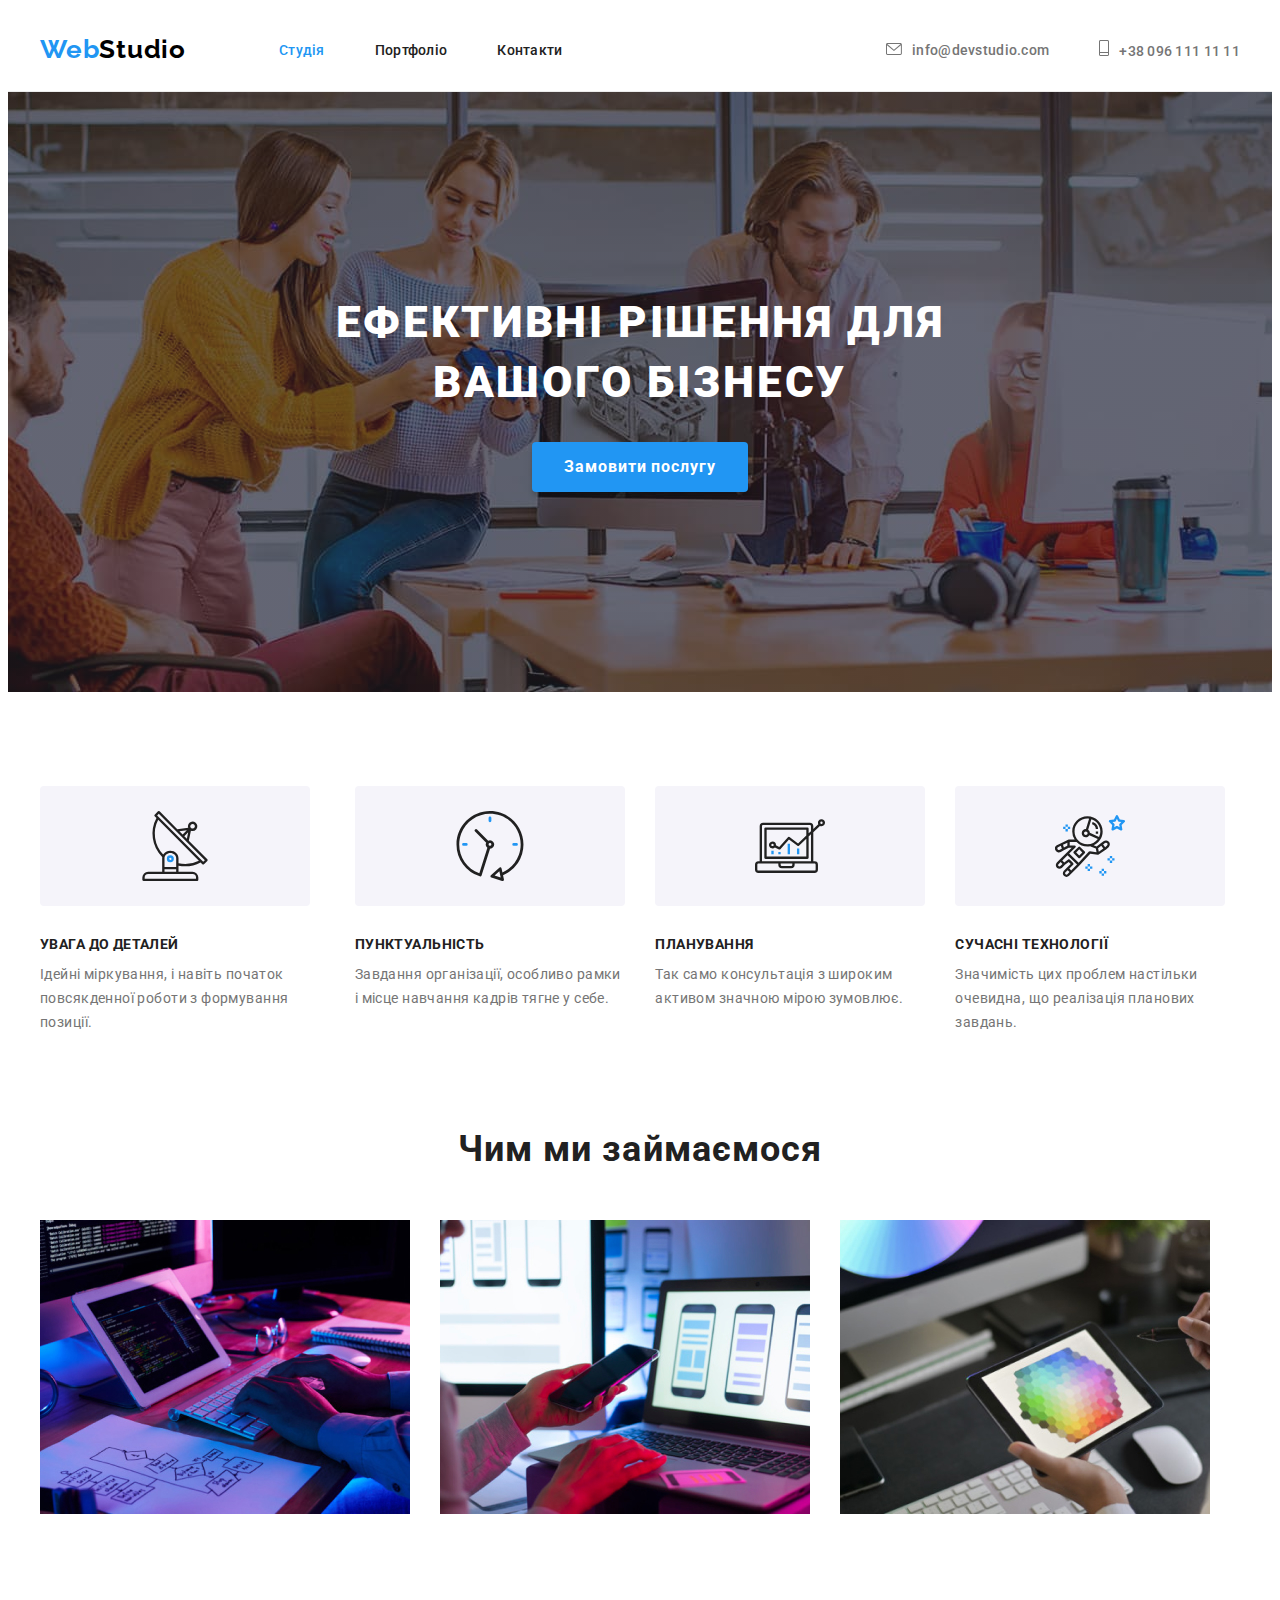
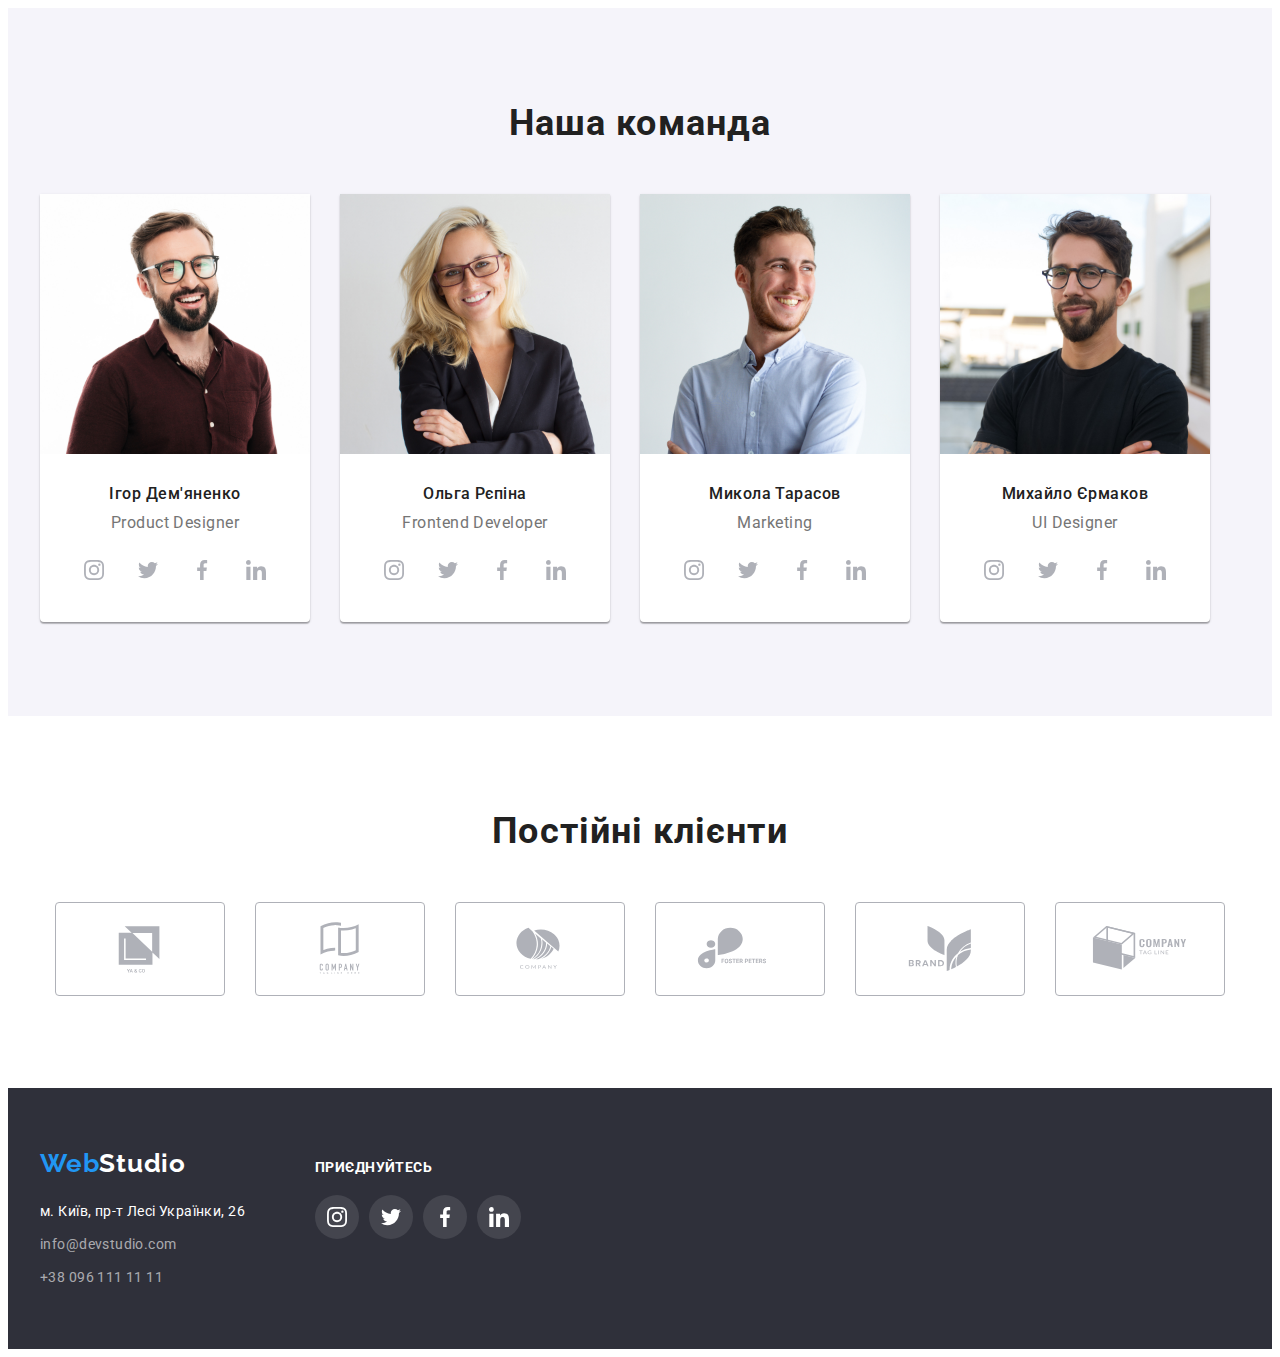
==== commit 5022556c: "Додано hover і focus" ====
--- a/index.html
+++ b/index.html
@@ -68,11 +68,9 @@
           <ul class="feature-list">
             <li class="feature-item">
               <div class="feature-svg">
-                <a class="feature-link" href="">
                   <svg width="70" hight="70">
                     <use href="./images/icons.svg.svg#icon-antenna"></use>
                   </svg>
-                </a>
               </div>
               <h3 class="title">Увага до деталей</h3>
               <p class="feature-text">
@@ -82,11 +80,9 @@
             </li>
             <li class="feature-item">
               <div class="feature-svg">
-                <a class="feature-link" href="">
                   <svg width="70" hight="70">
                     <use href="./images/icons.svg.svg#icon-clock"></use>
                   </svg>
-                </a>
               </div>
               <h3 class="title">Пунктуальність</h3>
               <p class="feature-text">
@@ -96,11 +92,9 @@
             </li>
             <li class="feature-item">
               <div class="feature-svg">
-                <a class="feature-link" href="">
                   <svg width="70" hight="70">
                     <use href="./images/icons.svg.svg#icon-diagram"></use>
                   </svg>
-                </a>
               </div>
               <h3 class="title">Планування</h3>
               <p class="feature-text">
@@ -109,12 +103,10 @@
             </li>
             <li class="feature-item">
               <div class="feature-svg">
-                <a class="feature-link" href="">
-                  <svg width="70" hight="70">
-                    <use href="./images/icons.svg.svg#icon-astronaut"></use>
-                  </svg>
-                </a>
-              </div>
+                <svg width="70" hight="70">
+                  <use href="./images/icons.svg.svg#icon-astronaut"></use>
+                </svg>
+            </div>
               <h3 class="title">Сучасні технології</h3>
               <p class="feature-text">
                 Значимість цих проблем настільки очевидна, що реалізація
@@ -178,7 +170,7 @@
                       target="_blank"
                       rel="noopener norefferer"
                       aria-label="Instagram"
-                      ><svg class="socials-icon" width="20" heigth="20">
+                      ><svg class="socials-icon" width="20" height="20">
                         <use
                           href="./images/icons.svg.svg#icon-instagram"
                         ></use></svg></a>
@@ -190,7 +182,7 @@
                       target="_blank"
                       rel="noopener norefferer"
                       aria-label="Twitter"
-                      ><svg class="socials-icon" width="20" heigth="20">
+                      ><svg class="socials-icon" width="20" height="20">
                         <use href="./images/icons.svg.svg#icon-twitter"></use>
                       </svg>
                     </a>
@@ -202,7 +194,7 @@
                       target="_blank"
                       rel="noopener norefferer"
                       aria-label="Facebook"
-                      ><svg class="socials-icon" width="20" heigth="20">
+                      ><svg class="socials-icon" width="20" height="20">
                         <use href="./images/icons.svg.svg#icon-facebook"></use>
                       </svg>
                     </a>
@@ -214,7 +206,7 @@
                       target="_blank"
                       rel="noopener norefferer"
                       aria-label="Linkedin"
-                      ><svg class="socials-icon" width="20" heigth="20">
+                      ><svg class="socials-icon" width="20" height="20">
                         <use href="./images/icons.svg.svg#icon-linkedin"></use>
                       </svg>
                     </a>
@@ -240,7 +232,7 @@
                       target="_blank"
                       rel="noopener norefferer"
                       aria-label="Instagram"
-                      ><svg class="socials-icon" width="20" heigth="20">
+                      ><svg class="socials-icon" width="20" height="20">
                         <use
                           href="./images/icons.svg.svg#icon-instagram"
                         ></use></svg></a>
@@ -252,7 +244,7 @@
                       target="_blank"
                       rel="noopener norefferer"
                       aria-label="Twitter"
-                      ><svg class="socials-icon" width="20" heigth="20">
+                      ><svg class="socials-icon" width="20" height="20">
                         <use href="./images/icons.svg.svg#icon-twitter"></use>
                       </svg>
                     </a>
@@ -264,7 +256,7 @@
                       target="_blank"
                       rel="noopener norefferer"
                       aria-label="Facebook"
-                      ><svg class="socials-icon" width="20" heigth="20">
+                      ><svg class="socials-icon" width="20" height="20">
                         <use href="./images/icons.svg.svg#icon-facebook"></use>
                       </svg>
                     </a>
@@ -276,7 +268,7 @@
                       target="_blank"
                       rel="noopener norefferer"
                       aria-label="Linkedin"
-                      ><svg class="socials-icon" width="20" heigth="20">
+                      ><svg class="socials-icon" width="20" height="20">
                         <use href="./images/icons.svg.svg#icon-linkedin"></use>
                       </svg>
                     </a>
@@ -302,7 +294,7 @@
                       target="_blank"
                       rel="noopener norefferer"
                       aria-label="Instagram"
-                      ><svg class="socials-icon" width="20" heigth="20">
+                      ><svg class="socials-icon" width="20" height="20">
                         <use
                           href="./images/icons.svg.svg#icon-instagram"
                         ></use></svg></a>
@@ -314,7 +306,7 @@
                       target="_blank"
                       rel="noopener norefferer"
                       aria-label="Twitter"
-                      ><svg class="socials-icon" width="20" heigth="20">
+                      ><svg class="socials-icon" width="20" height="20">
                         <use href="./images/icons.svg.svg#icon-twitter"></use>
                       </svg>
                     </a>
@@ -326,7 +318,7 @@
                       target="_blank"
                       rel="noopener norefferer"
                       aria-label="Facebook"
-                      ><svg class="socials-icon" width="20" heigth="20">
+                      ><svg class="socials-icon" width="20" height="20">
                         <use href="./images/icons.svg.svg#icon-facebook"></use>
                       </svg>
                     </a>
@@ -338,7 +330,7 @@
                       target="_blank"
                       rel="noopener norefferer"
                       aria-label="Linkedin"
-                      ><svg class="socials-icon" width="20" heigth="20">
+                      ><svg class="socials-icon" width="20" height="20">
                         <use href="./images/icons.svg.svg#icon-linkedin"></use>
                       </svg>
                     </a>
@@ -364,7 +356,7 @@
                       target="_blank"
                       rel="noopener norefferer"
                       aria-label="Instagram"
-                      ><svg class="socials-icon" width="20" heigth="20">
+                      ><svg class="socials-icon" width="20" height="20">
                         <use
                           href="./images/icons.svg.svg#icon-instagram"
                         ></use></svg></a>
@@ -376,7 +368,7 @@
                       target="_blank"
                       rel="noopener norefferer"
                       aria-label="Twitter"
-                      ><svg class="socials-icon" width="20" heigth="20">
+                      ><svg class="socials-icon" width="20" height="20">
                         <use href="./images/icons.svg.svg#icon-twitter"></use>
                       </svg>
                     </a>
@@ -388,7 +380,7 @@
                       target="_blank"
                       rel="noopener norefferer"
                       aria-label="Facebook"
-                      ><svg class="socials-icon" width="20" heigth="20">
+                      ><svg class="socials-icon" width="20" height="20">
                         <use href="./images/icons.svg.svg#icon-facebook"></use>
                       </svg>
                     </a>
@@ -400,7 +392,7 @@
                       target="_blank"
                       rel="noopener norefferer"
                       aria-label="Linkedin"
-                      ><svg class="socials-icon" width="20" heigth="20">
+                      ><svg class="socials-icon" width="20" height="20">
                         <use href="./images/icons.svg.svg#icon-linkedin"></use>
                       </svg>
                     </a>
@@ -417,42 +409,42 @@
           <ul class="clients-list">
             <li class="client-item">
               <a href="" class="client-link"
-                ><svg class="svg-logo" width="106" hight="60">
+                ><svg class="svg-logo" width="106" height="60">
                   <use href="./images/icons.svg.svg#icon-Logo"></use>
                 </svg>
               </a>
             </li>
             <li class="client-item">
               <a href="" class="client-link"
-                ><svg class="svg-logo" width="106" hight="60">
+                ><svg class="svg-logo" width="106" height="60">
                   <use href="./images/icons.svg.svg#icon-Logo-1"></use>
                 </svg>
               </a>
             </li>
             <li class="client-item">
               <a href="" class="client-link"
-                ><svg class="svg-logo" width="106" hight="60">
+                ><svg class="svg-logo" width="106" height="60">
                   <use href="./images/icons.svg.svg#icon-Logo-2"></use>
                 </svg>
               </a>
             </li>
             <li class="client-item">
               <a href="" class="client-link"
-                ><svg class="svg-logo" width="106" hight="60">
+                ><svg class="svg-logo" width="106" height="60">
                   <use href="./images/icons.svg.svg#icon-Logo-3"></use>
                 </svg>
               </a>
             </li>
             <li class="client-item">
               <a href="" class="client-link"
-                ><svg class="svg-logo" width="106" hight="60">
+                ><svg class="svg-logo" width="106" height="60">
                   <use href="./images/icons.svg.svg#icon-Logo-4"></use>
                 </svg>
               </a>
             </li>
             <li class="client-item">
               <a href="" class="client-link"
-                ><svg class="svg-logo" width="106" hight="60">
+                ><svg class="svg-logo" width="106" height="60">
                   <use href="./images/icons.svg.svg#icon-Logo-5"></use>
                 </svg>
               </a>
@@ -503,7 +495,7 @@
                   target="_blank"
                   rel="noopener norefferer"
                   aria-label="Instagram"
-                  ><svg class="footer-socials-icon" width="20" heigth="20">
+                  ><svg class="footer-socials-icon" width="20" height="20">
                     <use
                       href="./images/icons.svg.svg#icon-instagram"
                     ></use></svg></a>
@@ -515,7 +507,7 @@
                   target="_blank"
                   rel="noopener norefferer"
                   aria-label="Twitter"
-                  ><svg class="footer-socials-icon" width="20" heigth="20">
+                  ><svg class="footer-socials-icon" width="20" height="20">
                     <use href="./images/icons.svg.svg#icon-twitter"></use>
                   </svg>
                 </a>
@@ -527,7 +519,7 @@
                   target="_blank"
                   rel="noopener norefferer"
                   aria-label="Facebook"
-                  ><svg class="footer-socials-icon" width="20" heigth="20">
+                  ><svg class="footer-socials-icon" width="20" height="20">
                     <use href="./images/icons.svg.svg#icon-facebook"></use>
                   </svg>
                 </a>
@@ -539,7 +531,7 @@
                   target="_blank"
                   rel="noopener norefferer"
                   aria-label="Linkedin"
-                  ><svg class="footer-socials-icon" width="20" heigth="20">
+                  ><svg class="footer-socials-icon" width="20" height="20">
                     <use href="./images/icons.svg.svg#icon-linkedin"></use>
                   </svg>
                 </a>
--- a/CSS/styles.css
+++ b/CSS/styles.css
@@ -123,12 +123,16 @@
 .auth-nav {
   display: flex;
   margin-left: auto;
-}
+  align-items: center;
+}
+
 .auth-nav .item + .item {
   margin-left: 50px;
 }
 
 .svg-header {
+  text-align: center;
+  align-items: center;
   margin-right: 10px;
   fill: currentColor;
 }
@@ -159,10 +163,6 @@
   color: var(--accent-text-color);
 }
 
-.svg-header {
-  align-items: center;
-  text-align: center;
-}
 
 .header .mail {
   color: var(--secondary-text-color);
@@ -171,6 +171,8 @@
 /* Logo */
 
 .logo {
+  padding-top: 24px;
+  padding-bottom: 24px;
   color: var(--black-text-color);
   font-family: "Raleway";
   font-weight: 700;
@@ -345,8 +347,8 @@
   fill: currentColor;
 }
 
-.socials-link:hover .socials-icon,
-.socials-link:focus .socials-icon {
+.socials-link:hover,
+.socials-link:focus {
   color: var(--accent-background-color);
   background-color: var(--button-active);
 }
@@ -517,8 +519,8 @@
   fill: var(--white-text-color);
 }
 
-.footer-social-link:hover .footer-socials-icon,
-.footer-social-link:focus .footer-socials-icon {
+.footer-social-link:hover,
+.footer-social-link:focus {
   background-color: var(--button-active);
 }
 
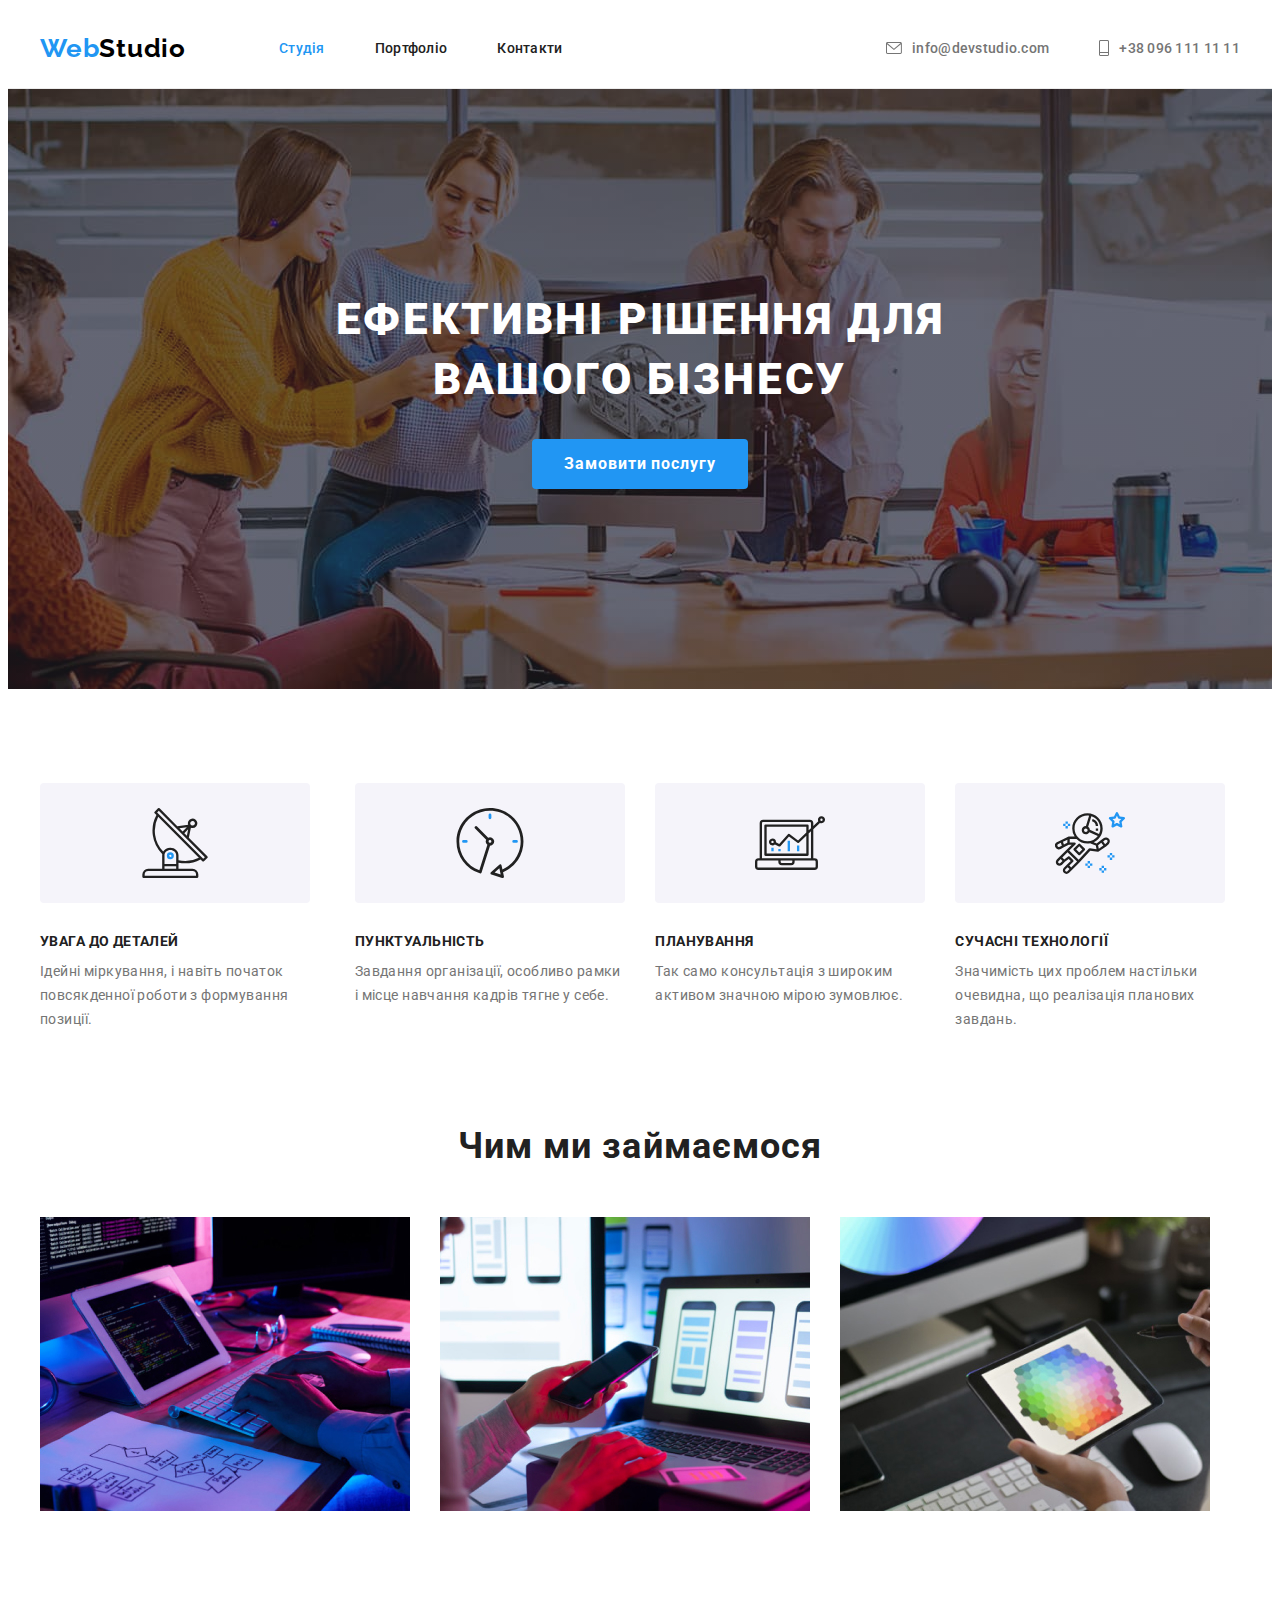
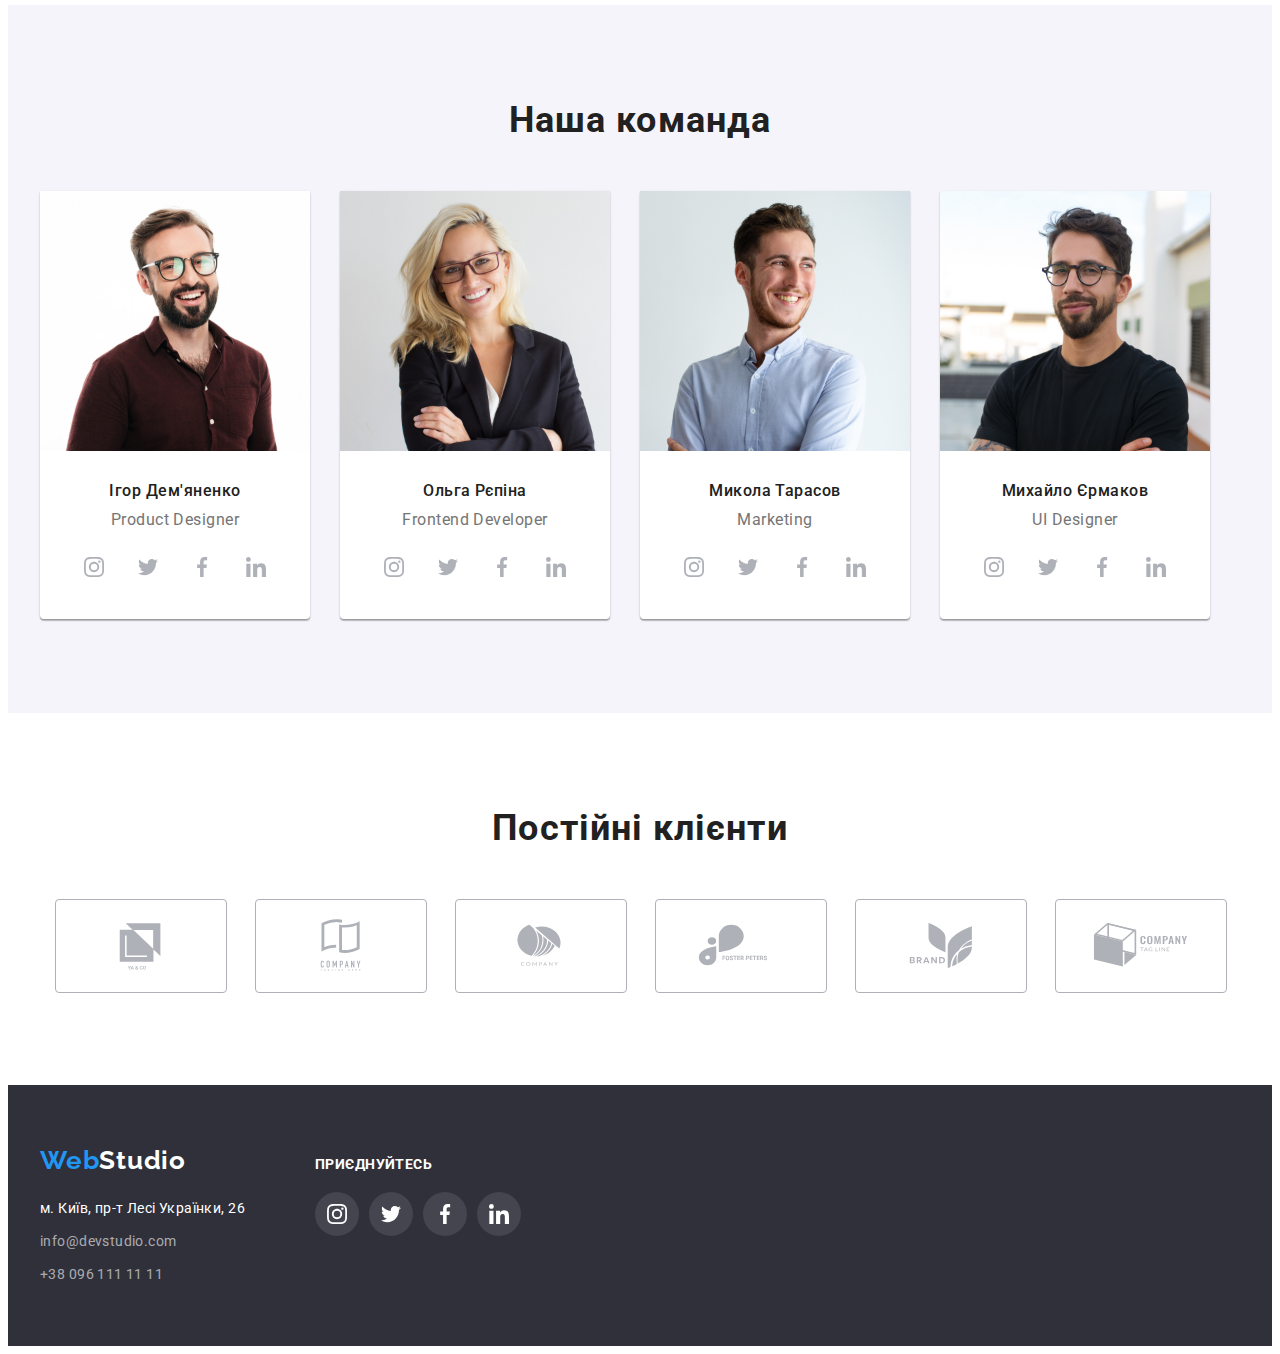
==== commit 7f2295cd: "Додані виправлення" ====
--- a/index.html
+++ b/index.html
@@ -42,12 +42,14 @@
           <li class="item">
             <a href="mailto:info@devstudio.com" class="link mail"
               ><svg class="svg-header" width="16" height="12">
-                <use href="./images/icons.svg.svg#icon-mail"></use></svg>info@devstudio.com</a>
+                <use href="./images/icons.svg.svg#icon-mail"></use></svg>info@devstudio.com</a
+            >
           </li>
           <li class="item">
             <a href="tel:+380961111111" class="tel link"
               ><svg class="svg-header" width="10" height="16">
-                <use href="./images/icons.svg.svg#icon-Tel"></use></svg>+38 096 111 11 11</a>
+                <use href="./images/icons.svg.svg#icon-Tel"></use></svg>+38 096 111 11 11</a
+            >
           </li>
         </ul>
       </div>
@@ -68,9 +70,9 @@
           <ul class="feature-list">
             <li class="feature-item">
               <div class="feature-svg">
-                  <svg width="70" hight="70">
-                    <use href="./images/icons.svg.svg#icon-antenna"></use>
-                  </svg>
+                <svg width="70" height="70">
+                  <use href="./images/icons.svg.svg#icon-antenna"></use>
+                </svg>
               </div>
               <h3 class="title">Увага до деталей</h3>
               <p class="feature-text">
@@ -80,9 +82,9 @@
             </li>
             <li class="feature-item">
               <div class="feature-svg">
-                  <svg width="70" hight="70">
-                    <use href="./images/icons.svg.svg#icon-clock"></use>
-                  </svg>
+                <svg width="70" height="70">
+                  <use href="./images/icons.svg.svg#icon-clock"></use>
+                </svg>
               </div>
               <h3 class="title">Пунктуальність</h3>
               <p class="feature-text">
@@ -92,9 +94,9 @@
             </li>
             <li class="feature-item">
               <div class="feature-svg">
-                  <svg width="70" hight="70">
-                    <use href="./images/icons.svg.svg#icon-diagram"></use>
-                  </svg>
+                <svg width="70" height="70">
+                  <use href="./images/icons.svg.svg#icon-diagram"></use>
+                </svg>
               </div>
               <h3 class="title">Планування</h3>
               <p class="feature-text">
@@ -103,10 +105,10 @@
             </li>
             <li class="feature-item">
               <div class="feature-svg">
-                <svg width="70" hight="70">
+                <svg width="70" height="70">
                   <use href="./images/icons.svg.svg#icon-astronaut"></use>
                 </svg>
-            </div>
+              </div>
               <h3 class="title">Сучасні технології</h3>
               <p class="feature-text">
                 Значимість цих проблем настільки очевидна, що реалізація
@@ -456,88 +458,82 @@
     <!--Футер-->
     <footer class="footer">
       <div class="container">
-        <div class="footer-list">
-          <div class="footer-contact">
-            <a href="index.html" class="footer-logo"
-              ><span class="ingredient">Web</span>Studio</a
-            >
-            <address class="address">
-              <ul class="footer-links">
-                <li class="footer-item">
-                  <a
-                    href="https://goo.gl/maps/UkvPf8FKuMviGqub8"
-                    target="_blank"
-                    rel="noopener noreferrer"
-                    class="link footer-address"
-                    >м. Київ, пр-т Лесі Українки, 26
-                  </a>
-                </li>
-                <li class="footer-item">
-                  <a href="mailto:info@devstudio.com" class="link"
-                    >info@devstudio.com</a
-                  >
-                </li>
-                <li class="footer-item footer-mail">
-                  <a href="tel:+380961111111" class="link"
-                    >+38 096 111 11 11
-                  </a>
-                </li>
-              </ul>
-            </address>
-          </div>
-          <div class="footer-socials">
-            <p class="footer-text">приєднуйтесь</p>
-            <ul class="socials">
-              <li class="footer-social-list">
+        <div class="footer-contact">
+          <a href="index.html" class="footer-logo"
+            ><span class="ingredient">Web</span>Studio</a
+          >
+          <address class="address">
+            <ul class="footer-links">
+              <li class="footer-item">
                 <a
-                  class="footer-social-link"
-                  href="https://instagram.com"
+                  href="https://goo.gl/maps/UkvPf8FKuMviGqub8"
                   target="_blank"
-                  rel="noopener norefferer"
-                  aria-label="Instagram"
-                  ><svg class="footer-socials-icon" width="20" height="20">
-                    <use
-                      href="./images/icons.svg.svg#icon-instagram"
-                    ></use></svg></a>
-              </li>
-              <li class="footer-social-list">
-                <a
-                  class="footer-social-link"
-                  href="https://twitter.com"
-                  target="_blank"
-                  rel="noopener norefferer"
-                  aria-label="Twitter"
-                  ><svg class="footer-socials-icon" width="20" height="20">
-                    <use href="./images/icons.svg.svg#icon-twitter"></use>
-                  </svg>
+                  rel="noopener noreferrer"
+                  class="link footer-address"
+                  >м. Київ, пр-т Лесі Українки, 26
                 </a>
               </li>
-              <li class="footer-social-list">
-                <a
-                  class="footer-social-link"
-                  href="https://facebook.com"
-                  target="_blank"
-                  rel="noopener norefferer"
-                  aria-label="Facebook"
-                  ><svg class="footer-socials-icon" width="20" height="20">
-                    <use href="./images/icons.svg.svg#icon-facebook"></use>
-                  </svg>
-                </a>
+              <li class="footer-item">
+                <a href="mailto:info@devstudio.com" class="link"
+                  >info@devstudio.com</a
+                >
               </li>
-              <li class="footer-social-list">
-                <a
-                  class="footer-social-link"
-                  href="https://linkedin.com"
-                  target="_blank"
-                  rel="noopener norefferer"
-                  aria-label="Linkedin"
-                  ><svg class="footer-socials-icon" width="20" height="20">
-                    <use href="./images/icons.svg.svg#icon-linkedin"></use>
-                  </svg>
-                </a>
+              <li class="footer-item footer-mail">
+                <a href="tel:+380961111111" class="link">+38 096 111 11 11 </a>
               </li>
             </ul>
-          </div>
+          </address>
+        </div>
+        <div class="footer-socials">
+          <p class="footer-text">приєднуйтесь</p>
+          <ul class="socials">
+            <li class="footer-social-list">
+              <a
+                class="footer-social-link"
+                href="https://instagram.com"
+                target="_blank"
+                rel="noopener norefferer"
+                aria-label="Instagram"
+                ><svg class="footer-socials-icon" width="20" height="20">
+                  <use href="./images/icons.svg.svg#icon-instagram"></use></svg></a>
+            </li>
+            <li class="footer-social-list">
+              <a
+                class="footer-social-link"
+                href="https://twitter.com"
+                target="_blank"
+                rel="noopener norefferer"
+                aria-label="Twitter"
+                ><svg class="footer-socials-icon" width="20" height="20">
+                  <use href="./images/icons.svg.svg#icon-twitter"></use>
+                </svg>
+              </a>
+            </li>
+            <li class="footer-social-list">
+              <a
+                class="footer-social-link"
+                href="https://facebook.com"
+                target="_blank"
+                rel="noopener norefferer"
+                aria-label="Facebook"
+                ><svg class="footer-socials-icon" width="20" height="20">
+                  <use href="./images/icons.svg.svg#icon-facebook"></use>
+                </svg>
+              </a>
+            </li>
+            <li class="footer-social-list">
+              <a
+                class="footer-social-link"
+                href="https://linkedin.com"
+                target="_blank"
+                rel="noopener norefferer"
+                aria-label="Linkedin"
+                ><svg class="footer-socials-icon" width="20" height="20">
+                  <use href="./images/icons.svg.svg#icon-linkedin"></use>
+                </svg>
+              </a>
+            </li>
+          </ul>
         </div>
       </div>
     </footer>
--- a/CSS/styles.css
+++ b/CSS/styles.css
@@ -124,6 +124,7 @@
   display: flex;
   margin-left: auto;
   align-items: center;
+  text-align: center;
 }
 
 .auth-nav .item + .item {
@@ -140,12 +141,13 @@
 .header .link {
   padding-top: 32px;
   padding-bottom: 32px;
-  display: block;
+  display: flex;
   font-weight: 500;
   font-size: 14px;
   line-height: calc(16 / 14);
   letter-spacing: 0.02em;
   color: var(--main-text-color);
+  align-items: center;
 }
 .header .link:hover,
 .header .link:focus {
@@ -162,7 +164,6 @@
 .tel:focus {
   color: var(--accent-text-color);
 }
-
 
 .header .mail {
   color: var(--secondary-text-color);
@@ -228,7 +229,7 @@
   text-transform: uppercase;
 }
 /* button */
-
+/*box-shadow: 0px 4px 4px rgba(0, 0, 0, 0.15);*/
 .button {
   margin: 0 auto;
   display: inline-block;
@@ -237,7 +238,6 @@
   min-height: 50px;
   border: none;
   border-radius: 4px;
-  box-shadow: 0px 4px 4px rgba(0, 0, 0, 0.15);
   color: var(--white-text-color);
   background-color: var(--accent-text-color);
   font-weight: 700;
@@ -417,8 +417,6 @@
 }
 
 .client-item {
-  display: flex;
-  justify-content: center;
   width: 170px;
   height: 92px;
 }
@@ -434,13 +432,14 @@
   border-radius: 4px;
 }
 
+.client-link:hover,
+.client-link:focus {
+  color: var(--accent-text-color);
+  border-color: var(--accent-text-color);
+}
+
 .svg-logo {
   fill: currentColor;
-}
-
-.client-link:hover .svg-logo,
-.client-link:focus .svg-logo {
-  fill: var(--accent-text-color);
 }
 
 .clients-list .client-item + .client-item {
@@ -507,7 +506,7 @@
   text-transform: uppercase;
 }
 
-.footer-list {
+.footer .container {
   display: flex;
   align-items: baseline;
 }
@@ -588,6 +587,9 @@
 .section-portfolio .button:focus {
   color: var(--white-text-color);
   background: var(--accent-text-color);
+  box-shadow: 0px 3px 1px rgba(0, 0, 0, 0.1), 0px 1px 2px rgba(0, 0, 0, 0.08),
+    0px 2px 2px rgba(0, 0, 0, 0.12);
+  border-radius: 4px;
 }
 
 .title-border {
@@ -612,15 +614,21 @@
   color: var(--grey-text-color);
 }
 
-.portfolio-img {
-  max-width: 100%;
-  height: auto;
-}
-
 .list-images {
   display: flex;
   flex-wrap: wrap;
 }
+
+.link-images {
+  display: block;
+}
+
+.link-images:hover,
+.link-images:focus {
+  box-shadow: 0px 1px 1px rgba(0, 0, 0, 0.12), 0px 4px 4px rgba(0, 0, 0, 0.06),
+    1px 4px 6px rgba(0, 0, 0, 0.16);
+}
+
 .list-item-images {
   width: 370px;
   margin-right: 30px;
